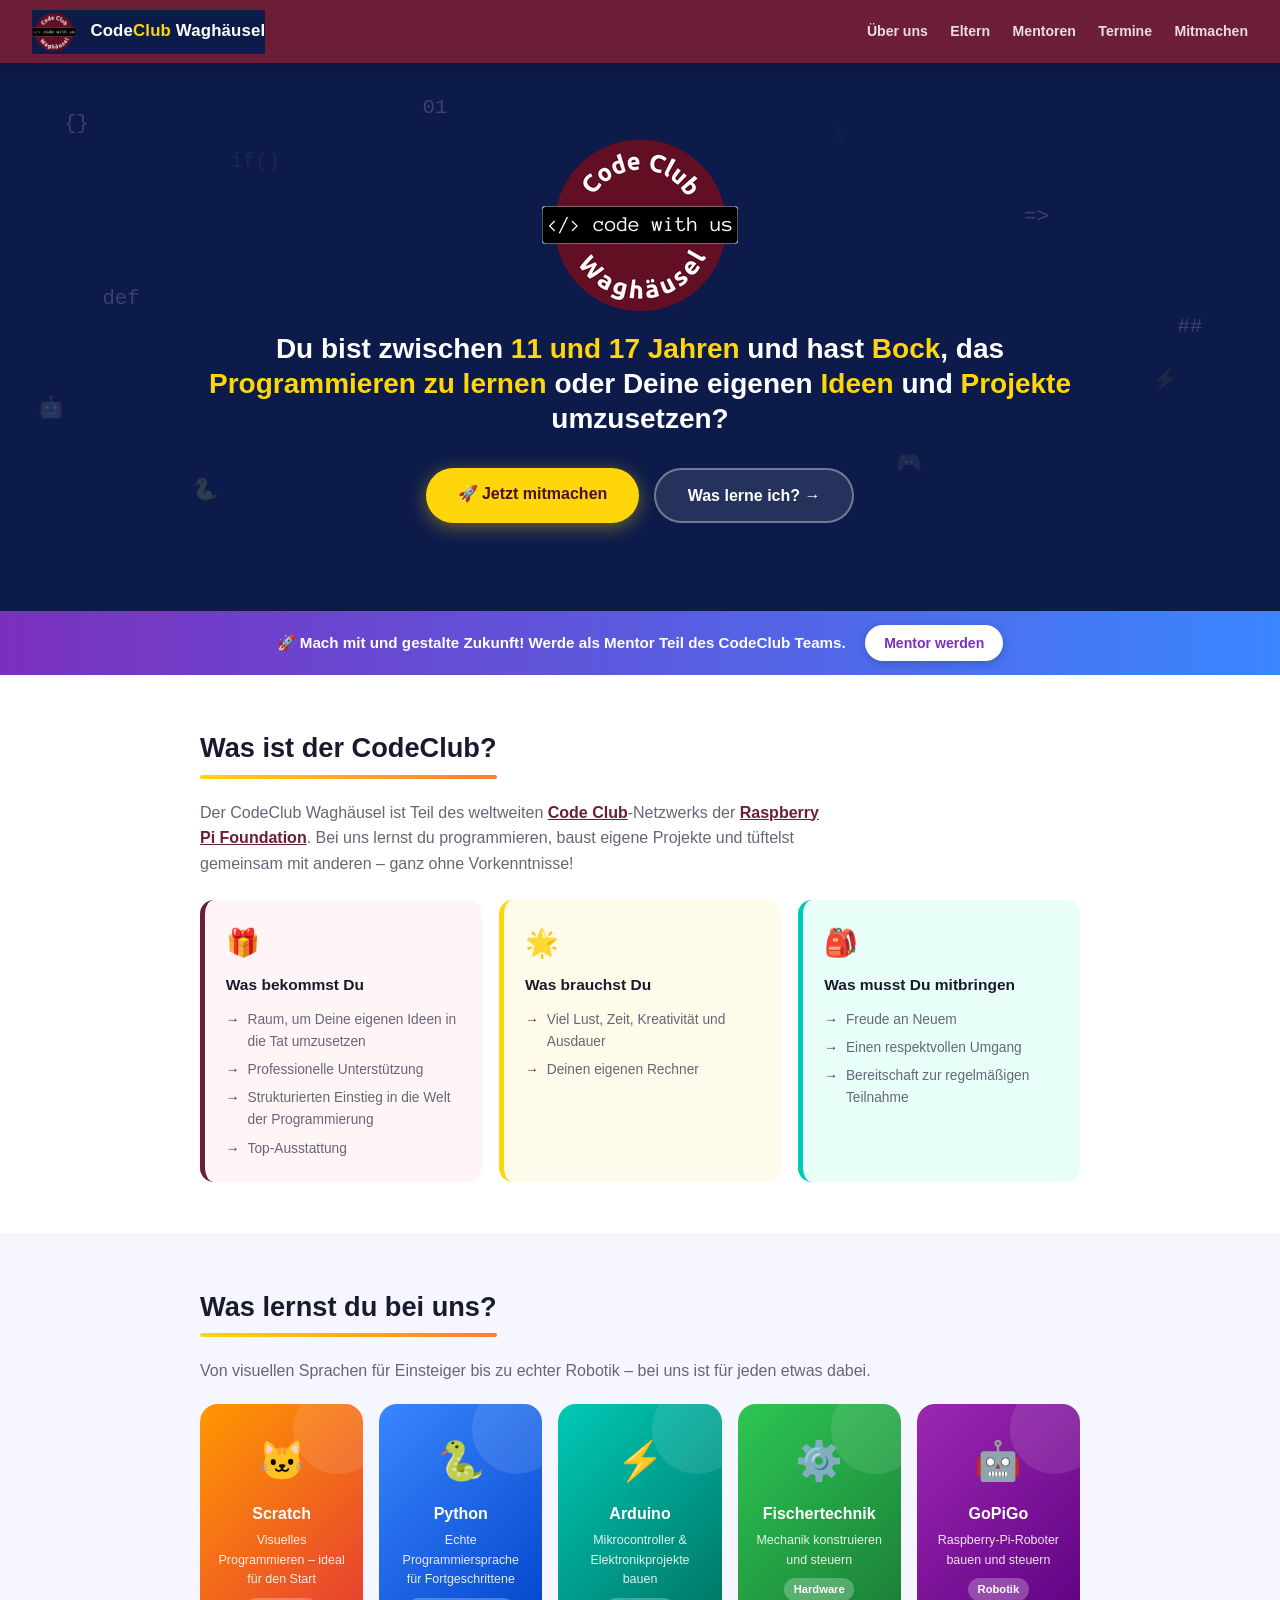
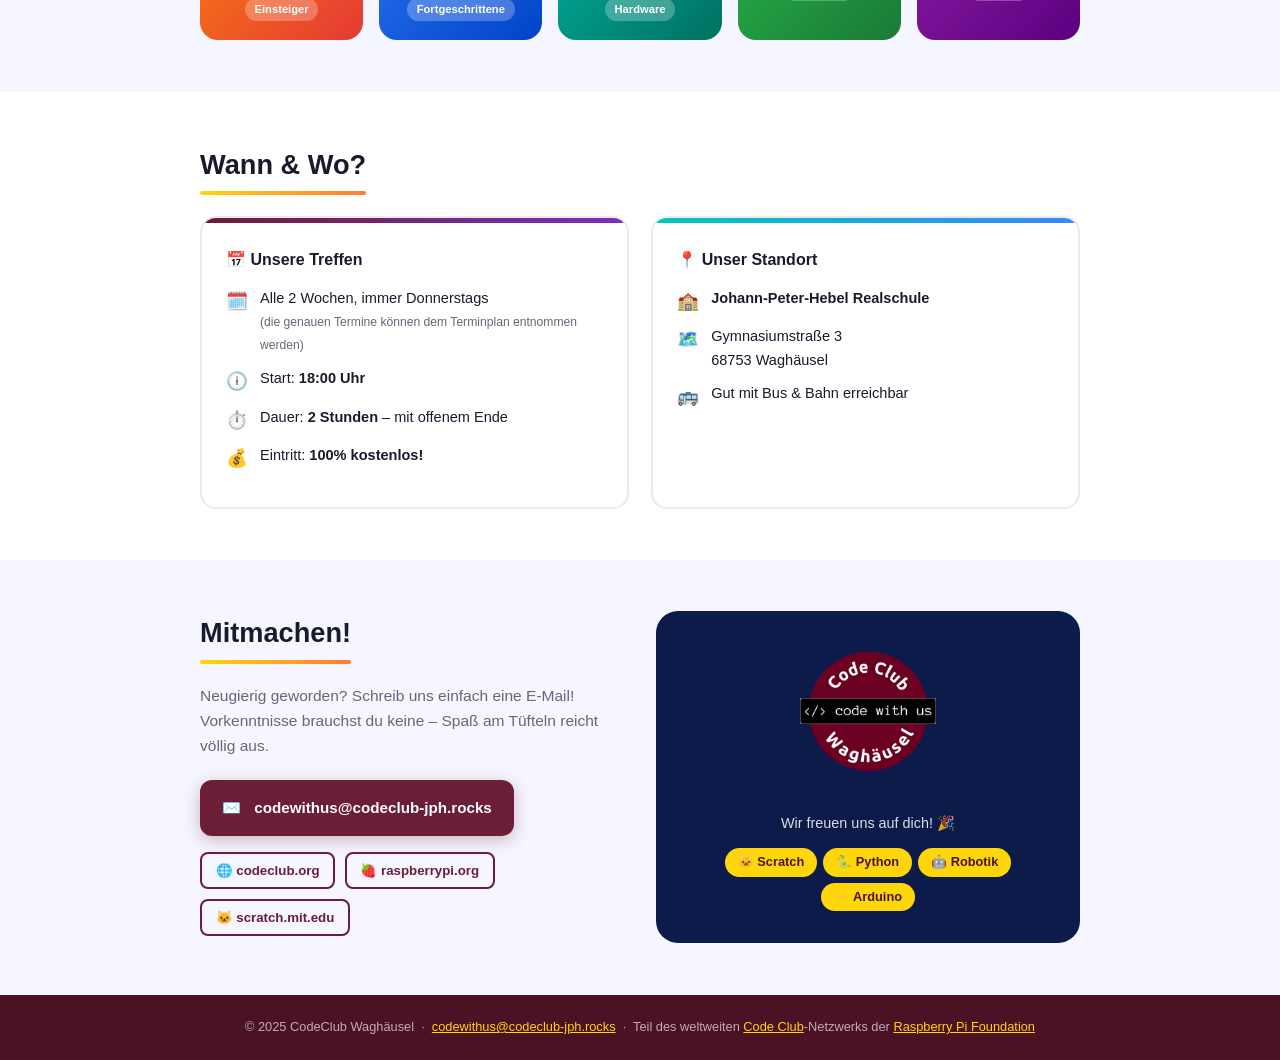
==== index.html @ 0074398d "Erste Version der Landing Page" ====
<!DOCTYPE html>
<html lang="de">

<head>
  <meta charset="UTF-8">
  <meta name="viewport" content="width=device-width, initial-scale=1.0">
  <title>CodeClub Waghaeusel – code with us!</title>
  <link rel="stylesheet" href="style.css">
</head>

<body>

  <!-- NAV -->
  <nav>
    <div class="nav-l">
      <img src="images/Logo_196x196.webp" alt="CodeClub Waghäusel Logo" class="nav-logo"
        style="width:44px;height:44px;object-fit:contain;">
      <span class="nav-title">Code<em>Club</em> Waghäusel</span>
    </div>
    <div class="nav-links">
      <a href="#ueber">Über uns</a>
      <a href="#eltern">Eltern</a>
      <a href="#mentoren">Mentoren</a>
      <a href="#termin">Termine</a>
      <a href="mailto:codewithus@codeclub-jph.rocks">Mitmachen</a>
    </div>
  </nav>

  <!-- HERO -->
  <div class="hero">
    <div class="floats" aria-hidden="true">
      <span class="f">{}</span><span class="f">if()</span><span class="f">01</span><span class="f">&lt;/&gt;</span>
      <span class="f">λ</span><span class="f">=&gt;</span><span class="f">🤖</span><span class="f">⚡</span>
      <span class="f">🐍</span><span class="f">🎮</span><span class="f">def</span><span class="f">##</span>
    </div>
    <div class="hero-inner">
      <img src="images/Logo_196x196.webp" alt="CodeClub Waghäusel Logo" class="hero-logo" style="object-fit:contain;">

      <h1>Du bist zwischen <mark>11 und 17 Jahren</mark> und hast <mark>Bock</mark>, das <mark>Programmieren zu
          lernen</mark> oder Deine eigenen <mark>Ideen</mark> und <mark>Projekte</mark> umzusetzen?</h1>
      <div class="hero-btns">
        <a href="#mitmachen" class="btn-y">🚀 Jetzt mitmachen</a>
        <a href="#themen" class="btn-ghost">Was lerne ich? →</a>
      </div>
    </div>
  </div>



  <!-- MENTOR BANNER -->
  <div class="mentor-banner">
    <span>🚀 Mach mit und gestalte Zukunft! Werde als Mentor Teil des CodeClub Teams.</span>
    <a href="mailto:werde-mentor@codeclub-jph.rocks" class="mentor-btn">Mentor werden</a>
  </div>

  <!-- ABOUT -->
  <section class="sec about" id="ueber">
    <div class="sec-in">
      <h2 class="stitle">Was ist der CodeClub?</h2>
      <p class="about-lead">
        Der CodeClub Waghäusel ist Teil des weltweiten <a href="https://codeclub.org" target="_blank">Code
          Club</a>-Netzwerks der <a href="https://www.raspberrypi.org" target="_blank">Raspberry Pi Foundation</a>. Bei
        uns lernst du programmieren, baust eigene Projekte und tüftelst gemeinsam mit anderen – ganz ohne Vorkenntnisse!
      </p>
      <div class="a-grid">
        <div class="a-card">
          <div class="a-icon">🎁</div>
          <h3>Was bekommst Du</h3>
          <ul>
            <li>Raum, um Deine eigenen Ideen in die Tat umzusetzen</li>
            <li>Professionelle Unterstützung</li>
            <li>Strukturierten Einstieg in die Welt der Programmierung</li>
            <li>Top-Ausstattung</li>
          </ul>
        </div>
        <div class="a-card">
          <div class="a-icon">🌟</div>
          <h3>Was brauchst Du</h3>
          <ul>
            <li>Viel Lust, Zeit, Kreativität und Ausdauer</li>
            <li>Deinen eigenen Rechner</li>
          </ul>
        </div>
        <div class="a-card">
          <div class="a-icon">🎒</div>
          <h3>Was musst Du mitbringen</h3>
          <ul>
            <li>Freude an Neuem</li>
            <li>Einen respektvollen Umgang</li>
            <li>Bereitschaft zur regelmäßigen Teilnahme</li>
          </ul>
        </div>
      </div>
    </div>
  </section>

  <!-- TOPICS -->
  <section class="sec topics" id="themen">
    <div class="sec-in">
      <h2 class="stitle">Was lernst du bei uns?</h2>
      <p class="t-sub">Von visuellen Sprachen für Einsteiger bis zu echter Robotik – bei uns ist für jeden etwas dabei.
      </p>
      <div class="t-grid">
        <div class="t-card tc1">
          <span class="t-icon">🐱</span>
          <h3>Scratch</h3>
          <p>Visuelles Programmieren – ideal für den Start</p>
          <span class="t-badge">Einsteiger</span>
        </div>
        <div class="t-card tc2">
          <span class="t-icon">🐍</span>
          <h3>Python</h3>
          <p>Echte Programmiersprache für Fortgeschrittene</p>
          <span class="t-badge">Fortgeschrittene</span>
        </div>
        <div class="t-card tc3">
          <span class="t-icon">⚡</span>
          <h3>Arduino</h3>
          <p>Mikrocontroller &amp; Elektronikprojekte bauen</p>
          <span class="t-badge">Hardware</span>
        </div>
        <div class="t-card tc4">
          <span class="t-icon">⚙️</span>
          <h3>Fischertechnik</h3>
          <p>Mechanik konstruieren und steuern</p>
          <span class="t-badge">Hardware</span>
        </div>
        <div class="t-card tc5">
          <span class="t-icon">🤖</span>
          <h3>GoPiGo</h3>
          <p>Raspberry-Pi-Roboter bauen und steuern</p>
          <span class="t-badge">Robotik</span>
        </div>
      </div>
    </div>
  </section>

  <!-- WHEN & WHERE -->
  <section class="sec when" id="termin">
    <div class="sec-in">
      <h2 class="stitle">Wann &amp; Wo?</h2>
      <div class="w-grid">
        <div class="w-card">
          <h3>📅 Unsere Treffen</h3>
          <div class="w-row"><span class="wi">🗓️</span><span>Alle 2 Wochen, immer Donnerstags<br><small
                style="color:var(--muted)">(die genauen Termine können dem Terminplan entnommen werden)</small></span>
          </div>
          <div class="w-row"><span class="wi">🕕</span><span>Start: <strong>18:00 Uhr</strong></span></div>
          <div class="w-row"><span class="wi">⏱️</span><span>Dauer: <strong>2 Stunden</strong> – mit offenem Ende</span>
          </div>
          <div class="w-row"><span class="wi">💰</span><span>Eintritt: <strong>100% kostenlos!</strong></span></div>
        </div>
        <div class="w-card">
          <h3>📍 Unser Standort</h3>
          <div class="w-row"><span class="wi">🏫</span><span><strong>Johann-Peter-Hebel Realschule</strong></span></div>
          <div class="w-row"><span class="wi">🗺️</span><span>Gymnasiumstraße 3<br>68753 Waghäusel</span></div>
          <div class="w-row"><span class="wi">🚌</span><span>Gut mit Bus &amp; Bahn erreichbar</span></div>
        </div>
      </div>

    </div>
  </section>

  <!-- CONTACT -->
  <section class="sec contact" id="mitmachen">
    <div class="sec-in">
      <div class="c-grid">
        <div>
          <h2 class="stitle">Mitmachen!</h2>
          <p class="c-lead">Neugierig geworden? Schreib uns einfach eine E-Mail! Vorkenntnisse brauchst du keine – Spaß
            am Tüfteln reicht völlig aus.</p>
          <a class="email-btn" href="mailto:codewithus@codeclub-jph.rocks">
            <span>✉️</span><span>codewithus@codeclub-jph.rocks</span>
          </a>
          <div class="xlinks">
            <a class="xl" href="https://codeclub.org" target="_blank">🌐 codeclub.org</a>
            <a class="xl" href="https://www.raspberrypi.org" target="_blank">🍓 raspberrypi.org</a>
            <a class="xl" href="https://scratch.mit.edu" target="_blank">🐱 scratch.mit.edu</a>
          </div>
        </div>
        <div class="c-visual">
          <img src="images/logo_196x196.png" alt="CodeClub Waghäusel Logo" class="c-logo" style="object-fit:contain;">
          <p>Wir freuen uns auf dich! 🎉</p>
          <div class="cv-tags">
            <span class="cv-tag yt">🐱 Scratch</span>
            <span class="cv-tag yt">🐍 Python</span>
            <span class="cv-tag yt">🤖 Robotik</span>
            <span class="cv-tag yt">⚡ Arduino</span>
          </div>
        </div>
      </div>
    </div>
  </section>

  <!-- FOOTER -->
  <footer>
    <p>© 2025 CodeClub Waghäusel &nbsp;·&nbsp;
      <a href="mailto:codewithus@codeclub-jph.rocks">codewithus@codeclub-jph.rocks</a> &nbsp;·&nbsp;
      Teil des weltweiten <a href="https://codeclub.org" target="_blank">Code Club</a>-Netzwerks der
      <a href="https://www.raspberrypi.org" target="_blank">Raspberry Pi Foundation</a>
    </p>
  </footer>

</body>

</html>
---- style.css ----
*,
    *::before,
    *::after {
        box-sizing: border-box;
        margin: 0;
        padding: 0;
    }

    :root {
        --maroon: #6B1E35;
        --maroon-dk: #4a1224;
        --yellow: #FFD60A;
        --cyan: #00C9B7;
        --orange: #FF7B35;
        --purple: #7B2FBE;
        --blue: #3A86FF;
        --green: #2DC653;
        --bg: #F5F6FF;
        --text: #1a1a2e;
        --muted: #667;
        --white: #fff;
        --darkblue: #0d1b4a;
    }

    body {
        font-family: 'Segoe UI', Arial, sans-serif;
        color: var(--text);
        background: var(--bg);
        line-height: 1.6;
    }

    a {
        color: var(--maroon);
    }

    nav {
        background: var(--maroon);
        padding: .6rem 2rem;
        display: flex;
        align-items: center;
        justify-content: space-between;
        position: sticky;
        top: 0;
        z-index: 100;
        box-shadow: 0 3px 16px rgba(0, 0, 0, .3);
    }

    .nav-l {
        background: var(--darkblue);
        display: flex;
        align-items: center;
        gap: .9rem;
    }

    .nav-logo {
        width: 44px;
        height: 44px;
        flex-shrink: 0;
    }

    .nav-title {
        color: white;
        font-size: 1.05rem;
        font-weight: 900;
        letter-spacing: .01em;
    }

    .nav-title em {
        color: var(--yellow);
        font-style: normal;
    }

    .nav-links {
        display: flex;
        gap: 1.4rem;
    }

    .nav-links a {
        color: rgba(255, 255, 255, .85);
        font-size: .88rem;
        font-weight: 700;
        text-decoration: none;
        transition: color .2s;
    }

    .nav-links a:hover {
        color: var(--yellow);
    }

    /* ── HERO ── */
    .hero {
        background: #0d1b4a;
        /*background: linear-gradient(135deg, #3d0a1f 0%, #2d0a4e 55%, #0d1b4a 100%);*/
        padding: 4rem 2rem 5.5rem;
        position: relative;
        overflow: hidden;
        text-align: center;
    }

    .floats {
        position: absolute;
        inset: 0;
        pointer-events: none;
        overflow: hidden;
    }

    .f {
        position: absolute;
        color: rgba(255, 255, 255, .18);
        font-family: monospace;
        font-size: 1.3rem;
        animation: bob 5s ease-in-out infinite;
    }

    .f:nth-child(1) {
        top: 8%;
        left: 5%
    }

    .f:nth-child(2) {
        top: 15%;
        left: 18%;
        color: rgba(255, 214, 10, .07);
        animation-delay: 1s
    }

    .f:nth-child(3) {
        top: 5%;
        left: 33%;
        animation-delay: 2s
    }

    .f:nth-child(4) {
        top: 20%;
        left: 50%;
        animation-delay: .5s
    }

    .f:nth-child(5) {
        top: 10%;
        left: 65%;
        color: rgba(0, 201, 183, .07);
        animation-delay: 1.5s
    }

    .f:nth-child(6) {
        top: 25%;
        left: 80%;
        animation-delay: 3s
    }

    .f:nth-child(7) {
        top: 60%;
        left: 3%;
        animation-delay: 2.5s
    }

    .f:nth-child(8) {
        top: 55%;
        left: 90%;
        animation-delay: 1s;
        color: rgba(255, 123, 53, .07)
    }

    .f:nth-child(9) {
        top: 75%;
        left: 15%;
        animation-delay: .8s
    }

    .f:nth-child(10) {
        top: 70%;
        left: 70%;
        animation-delay: 2s
    }

    .f:nth-child(11) {
        top: 40%;
        left: 8%;
        animation-delay: 1.8s
    }

    .f:nth-child(12) {
        top: 45%;
        left: 92%;
        animation-delay: .3s
    }

    @keyframes bob {

        0%,
        100% {
            transform: translateY(0)
        }

        50% {
            transform: translateY(-10px)
        }
    }

    .hero-inner {
        position: relative;
        z-index: 2;
        max-width: 900px;
        margin: 0 auto;
    }

    .hero-logo {
        width: 196px;
        height: 196px;
        /*margin: 0 auto 1.8rem;
        filter: drop-shadow(0 6px 20px rgba(0, 0, 0, .5));*/
    }

    .hero h1 {
        font-size: 1.75rem;
        font-weight: 900;
        color: white;
        line-height: 1.25;
        margin-bottom: 2rem;
    }

    .hero h1 mark {
        color: var(--yellow);
        background: none;
    }

    .hero p {
        font-size: 1.1rem;
        color: rgba(255, 255, 255, .82);
        margin-bottom: 2rem;
        max-width: 540px;
        margin-inline: auto;
    }

    .hero-btns {
        display: flex;
        gap: .9rem;
        justify-content: center;
        flex-wrap: wrap;
    }

    .btn-y {
        background: var(--yellow);
        color: var(--maroon-dk);
        font-weight: 900;
        padding: .8rem 2rem;
        border-radius: 50px;
        font-size: 1rem;
        text-decoration: none;
        box-shadow: 0 4px 18px rgba(255, 214, 10, .4);
        transition: transform .15s, box-shadow .15s;
    }

    .btn-y:hover {
        transform: translateY(-2px);
        box-shadow: 0 6px 26px rgba(255, 214, 10, .55);
    }

    .btn-ghost {
        background: rgba(255, 255, 255, .1);
        color: white;
        font-weight: 700;
        padding: .8rem 2rem;
        border-radius: 50px;
        font-size: 1rem;
        text-decoration: none;
        border: 2px solid rgba(255, 255, 255, .35);
        transition: background .2s;
    }

    .btn-ghost:hover {
        background: rgba(255, 255, 255, .2);
    }

    /* ── WAVE ── */
    .wave {
        line-height: 0;
        margin-top: -1px;
    }

    .wave svg {
        display: block;
        width: 100%;
    }

    /* ── STATS ── */
    .stats {
        background: white;
        display: flex;
        justify-content: center;
        gap: 2.5rem;
        flex-wrap: wrap;
        padding: 1.1rem 2rem;
        box-shadow: 0 2px 12px rgba(0, 0, 0, .06);
        border-bottom: 3px solid var(--bg);
    }

    .stat {
        text-align: center;
    }

    .stat-n {
        font-size: 1.6rem;
        font-weight: 900;
        color: var(--maroon);
        display: block;
    }

    .stat-l {
        font-size: .75rem;
        color: var(--muted);
        font-weight: 700;
        text-transform: uppercase;
        letter-spacing: .06em;
    }

    /* ── SECTIONS ── */
    .sec {
        padding: 3.2rem 2rem;
    }

    .sec-in {
        max-width: 880px;
        margin: 0 auto;
    }

    h2.stitle {
        font-size: 1.7rem;
        font-weight: 900;
        display: inline-block;
        margin-bottom: 1.3rem;
        position: relative;
    }

    h2.stitle::after {
        content: '';
        display: block;
        height: 4px;
        border-radius: 2px;
        margin-top: 5px;
        background: linear-gradient(90deg, var(--yellow), var(--orange));
    }

    /* ── MENTOR BANNER ── */
    .mentor-banner {
        background: linear-gradient(90deg, var(--purple), var(--blue));
        color: white;
        padding: .85rem 2rem;
        display: flex;
        align-items: center;
        justify-content: center;
        gap: 1.2rem;
        flex-wrap: wrap;
        text-align: center;
        font-size: .95rem;
        font-weight: 600;
    }

    .mentor-btn {
        background: white;
        color: var(--purple);
        font-weight: 800;
        font-size: .88rem;
        padding: .45rem 1.2rem;
        border-radius: 50px;
        text-decoration: none;
        white-space: nowrap;
        transition: background .2s, transform .15s;
        box-shadow: 0 2px 8px rgba(0, 0, 0, .2);
    }

    .mentor-btn:hover {
        background: var(--yellow);
        color: var(--maroon-dk);
        transform: translateY(-1px);
        text-decoration: none;
    }

    /* ── ABOUT ── */
    .about {
        background: white;
    }

    .about-lead {
        color: var(--muted);
        margin-bottom: 1.5rem;
        max-width: 620px;
    }

    .about-lead a {
        color: var(--maroon);
        font-weight: 700;
    }

    .a-grid {
        display: grid;
        grid-template-columns: 1fr 1fr 1fr;
        gap: 1.1rem;
    }

    .a-card {
        border-radius: 14px;
        padding: 1.3rem 1.3rem 1.2rem;
        border-left: 5px solid transparent;
    }

    .a-card:nth-child(1) {
        background: #fff5f7;
        border-color: var(--maroon)
    }

    .a-card:nth-child(2) {
        background: #fffbea;
        border-color: var(--yellow)
    }

    .a-card:nth-child(3) {
        background: #e8fff9;
        border-color: var(--cyan)
    }

    .a-icon {
        font-size: 1.7rem;
        margin-bottom: .5rem;
    }

    .a-card h3 {
        font-size: .97rem;
        font-weight: 800;
        margin-bottom: .5rem;
    }

    .a-card ul {
        list-style: none;
        padding: 0;
        margin: 0;
    }

    .a-card ul li {
        font-size: .86rem;
        color: var(--muted);
        padding: .2rem 0;
        display: flex;
        gap: .5rem;
    }

    .a-card ul li::before {
        content: "→";
        color: var(--maroon);
        font-weight: 700;
        flex-shrink: 0;
    }

    /* ── TOPICS ── */
    .topics {
        background: var(--bg);
    }

    .t-sub {
        color: var(--muted);
        margin-bottom: 1.3rem;
    }

    .t-grid {
        display: grid;
        grid-template-columns: repeat(auto-fit, minmax(155px, 1fr));
        gap: 1rem;
    }

    .t-card {
        border-radius: 18px;
        padding: 1.6rem 1rem 1.2rem;
        text-align: center;
        color: white;
        position: relative;
        overflow: hidden;
        transition: transform .2s, box-shadow .2s;
        cursor: default;
    }

    .t-card::before {
        content: '';
        position: absolute;
        width: 90px;
        height: 90px;
        border-radius: 50%;
        background: rgba(255, 255, 255, .1);
        top: -20px;
        right: -20px;
    }

    .t-card:hover {
        transform: translateY(-5px);
        box-shadow: 0 10px 28px rgba(0, 0, 0, .22);
    }

    .tc1 {
        background: linear-gradient(135deg, #FF9800, #e53935)
    }

    .tc2 {
        background: linear-gradient(135deg, #3A86FF, #0043c8)
    }

    .tc3 {
        background: linear-gradient(135deg, #00C9B7, #007060)
    }

    .tc4 {
        background: linear-gradient(135deg, #2DC653, #1a7a35)
    }

    .tc5 {
        background: linear-gradient(135deg, #9C27B0, #5c0080)
    }

    .t-icon {
        font-size: 2.4rem;
        margin-bottom: .6rem;
        display: block;
    }

    .t-card h3 {
        font-size: 1rem;
        font-weight: 800;
        margin-bottom: .25rem;
    }

    .t-card p {
        font-size: .78rem;
        opacity: .88;
    }

    .t-badge {
        display: inline-block;
        background: rgba(255, 255, 255, .25);
        border-radius: 20px;
        padding: .15rem .6rem;
        font-size: .7rem;
        font-weight: 700;
        margin-top: .5rem;
    }

    /* ── CALENDAR ── */
    .cal-box {
        margin-top: 1.4rem;
        border: 2px solid #ebebeb;
        border-radius: 16px;
        overflow: hidden;
    }

    .cal-head {
        background: linear-gradient(90deg, var(--maroon), var(--purple));
        color: white;
        padding: .8rem 1.2rem;
        display: flex;
        align-items: center;
        gap: .6rem;
        font-weight: 800;
        font-size: .95rem;
    }

    .cal-dates {
        display: flex;
        flex-wrap: wrap;
        gap: .7rem;
        padding: 1.1rem 1.2rem;
        background: white;
    }

    .cal-date {
        background: var(--bg);
        border-radius: 10px;
        padding: .55rem .9rem;
        text-align: center;
        min-width: 80px;
        border: 1.5px solid #e0e0e0;
    }

    .cal-date.next {
        border-color: var(--maroon);
        background: #fff5f7;
    }

    .cal-date .cd-day {
        font-size: .72rem;
        color: var(--muted);
        font-weight: 700;
        text-transform: uppercase;
    }

    .cal-date .cd-num {
        font-size: 1.3rem;
        font-weight: 900;
        color: var(--text);
        line-height: 1.1;
    }

    .cal-date.next .cd-num {
        color: var(--maroon);
    }

    .cal-date .cd-mon {
        font-size: .75rem;
        color: var(--muted);
        font-weight: 600;
    }

    .cal-next-label {
        font-size: .68rem;
        color: var(--maroon);
        font-weight: 800;
        text-transform: uppercase;
        margin-top: .15rem;
    }


    .when {
        background: white;
    }

    .w-grid {
        display: grid;
        grid-template-columns: 1fr 1fr;
        gap: 1.4rem;
    }

    .w-card {
        border-radius: 16px;
        border: 2px solid #ebebeb;
        padding: 1.5rem;
        position: relative;
        overflow: hidden;
    }

    .w-card::before {
        content: '';
        position: absolute;
        top: 0;
        left: 0;
        right: 0;
        height: 5px;
    }

    .w-card:first-child::before {
        background: linear-gradient(90deg, var(--maroon), var(--purple));
    }

    .w-card:last-child::before {
        background: linear-gradient(90deg, var(--cyan), var(--blue));
    }

    .w-card h3 {
        font-size: 1rem;
        font-weight: 800;
        margin: .3rem 0 .9rem;
    }

    .w-row {
        display: flex;
        gap: .75rem;
        align-items: flex-start;
        margin-bottom: .65rem;
        font-size: .91rem;
    }

    .w-row .wi {
        font-size: 1.1rem;
        flex-shrink: 0;
    }

    .cta-box {
        margin-top: 1.4rem;
        border-radius: 14px;
        padding: 1.3rem 1.5rem;
        background: linear-gradient(135deg, var(--maroon-dk), #2d0a4e);
        color: white;
        display: flex;
        gap: 1rem;
        align-items: center;
    }

    .cta-box .ci {
        font-size: 2rem;
        flex-shrink: 0;
    }

    .cta-box h3 {
        font-size: 1rem;
        font-weight: 800;
        margin-bottom: .2rem;
    }

    .cta-box p {
        font-size: .86rem;
        opacity: .88;
    }

    /* ── CONTACT ── */
    .contact {
        background: var(--bg);
    }

    .c-grid {
        display: grid;
        grid-template-columns: 1fr 1fr;
        gap: 2rem;
        align-items: start;
    }

    .c-lead {
        color: var(--muted);
        margin-bottom: 1.3rem;
        font-size: .97rem;
    }

    .email-btn {
        display: inline-flex;
        align-items: center;
        gap: .8rem;
        background: var(--maroon);
        color: white;
        border-radius: 12px;
        padding: 1rem 1.4rem;
        font-size: .95rem;
        font-weight: 700;
        text-decoration: none;
        transition: background .2s, transform .15s;
        box-shadow: 0 4px 16px rgba(107, 30, 53, .3);
    }

    .email-btn:hover {
        background: var(--maroon-dk);
        transform: translateY(-2px);
        text-decoration: none;
        color: white;
    }

    .xlinks {
        margin-top: 1rem;
        display: flex;
        flex-wrap: wrap;
        gap: .6rem;
    }

    .xl {
        border: 2px solid var(--maroon);
        color: var(--maroon);
        border-radius: 8px;
        padding: .38rem .85rem;
        font-size: .83rem;
        font-weight: 700;
        text-decoration: none;
        transition: all .2s;
    }

    .xl:hover {
        background: var(--maroon);
        color: white;
        text-decoration: none;
    }

    .c-visual {
        background: #0D1B4A;
        border-radius: 22px;
        padding: 2rem 1.5rem;
        text-align: center;
        color: white;
    }

    .c-logo {
        width: 136px;
        height: 136px;
        margin: 0 auto 1rem;
        /*filter: drop-shadow(0 4px 12px rgba(0, 0, 0, .5));*/
    }

    .c-visual p {
        font-size: .9rem;
        opacity: .85;
        margin: .6rem 0 .8rem;
    }

    .cv-tags {
        display: flex;
        flex-wrap: wrap;
        gap: .4rem;
        justify-content: center;
    }

    .cv-tag {
        background: rgba(255, 255, 255, .15);
        color: white;
        border-radius: 20px;
        padding: .25rem .8rem;
        font-size: .8rem;
        font-weight: 700;
    }

    .cv-tag.yt {
        background: var(--yellow);
        color: var(--maroon-dk);
    }

    /* ── FOOTER ── */
    footer {
        background: var(--maroon-dk);
        color: rgba(255, 255, 255, .65);
        text-align: center;
        padding: 1.4rem 2rem;
        font-size: .8rem;
    }

    footer a {
        color: var(--yellow);
    }

    footer a:hover {
        color: white;
    }

    @media(max-width:640px) {
        .nav-links {
            display: none
        }

        .hero h1 {
            font-size: 1.75rem
        }

        .a-grid,
        .w-grid,
        .c-grid {
            grid-template-columns: 1fr
        }

        .stats {
            gap: 1.4rem
        }
    }
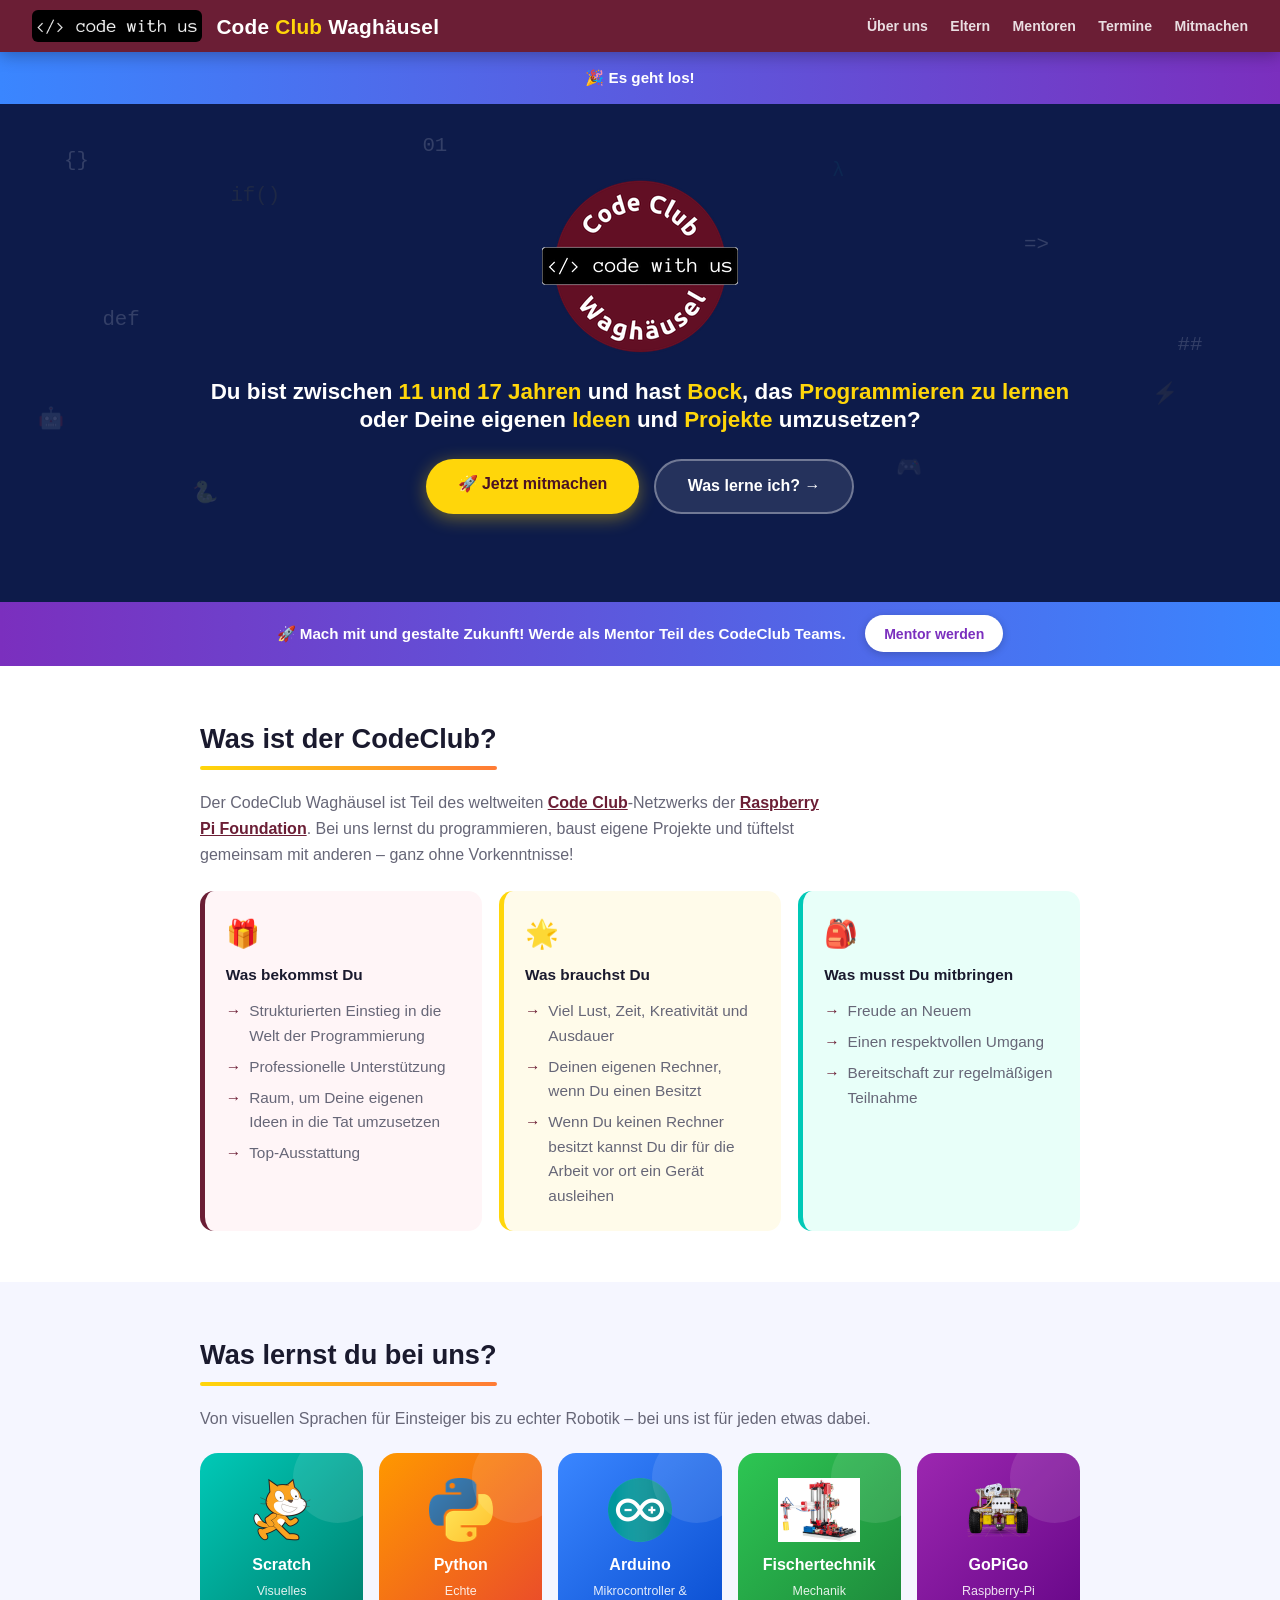
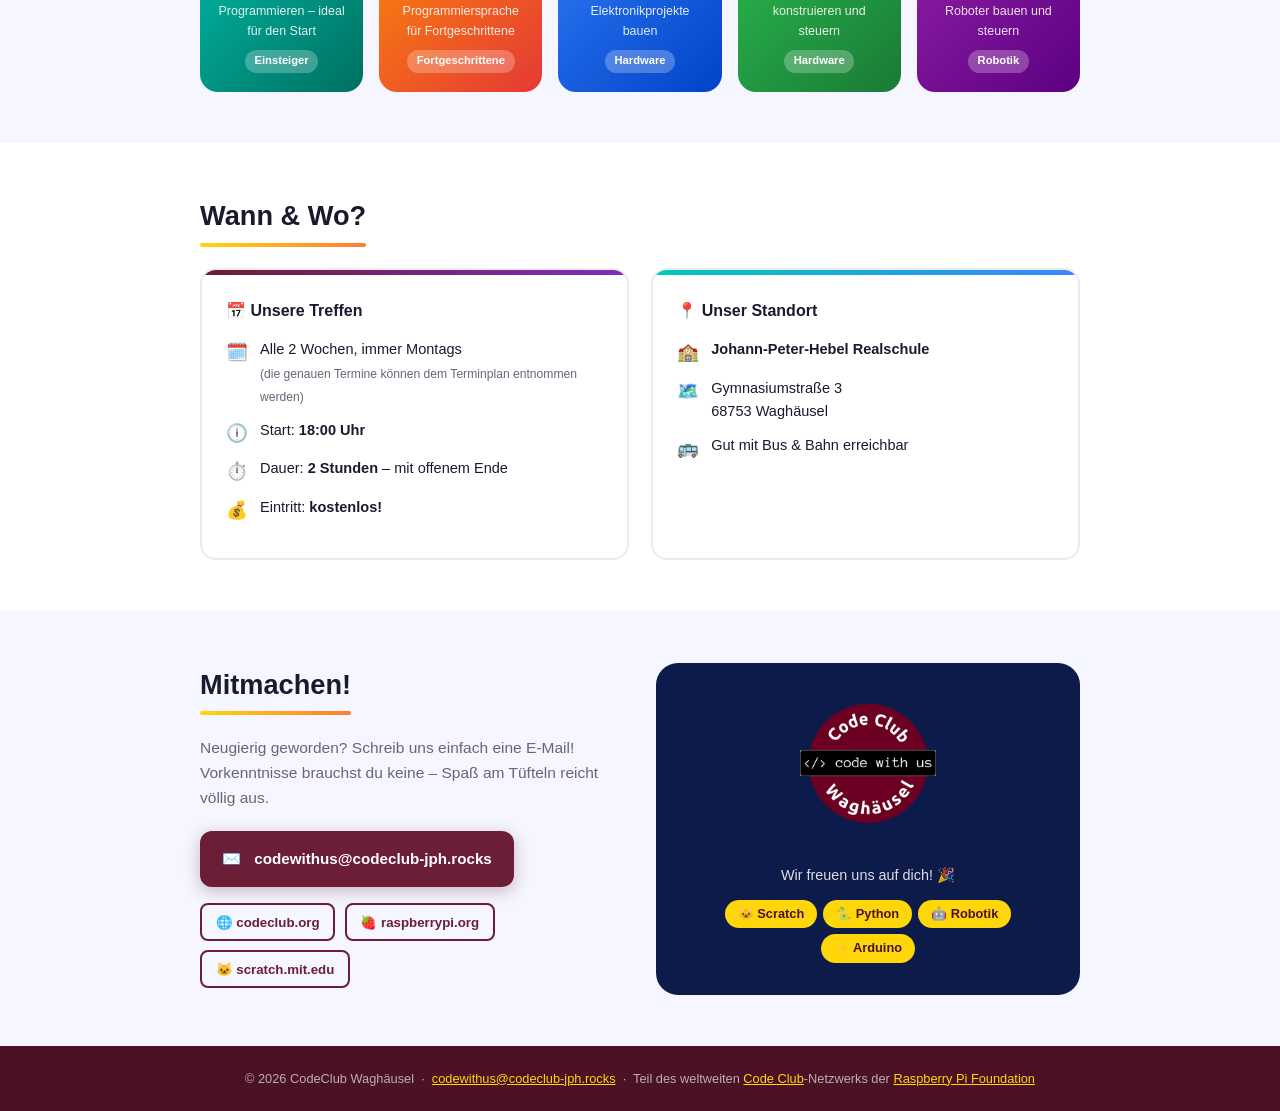
==== commit ab5f4ed5: "Feedback zur Landing Page eingearbeitet und noch ein paar Verbesserungen vorgenommen. Terminkalender" ====
--- a/index.html
+++ b/index.html
@@ -7,24 +7,36 @@
   <title>CodeClub Waghaeusel – code with us!</title>
   <link rel="stylesheet" href="style.css">
 </head>
+<script src="scripts/countdown.js"></script>
 
 <body>
 
   <!-- NAV -->
   <nav>
     <div class="nav-l">
-      <img src="images/Logo_196x196.webp" alt="CodeClub Waghäusel Logo" class="nav-logo"
-        style="width:44px;height:44px;object-fit:contain;">
-      <span class="nav-title">Code<em>Club</em> Waghäusel</span>
+      <img src="images/codewithus.webp" alt="Code Club Waghäusel Logo" class="nav-logo">
+      <span class="nav-title">Code <em>Club</em> Waghäusel</span>
     </div>
     <div class="nav-links">
       <a href="#ueber">Über uns</a>
       <a href="#eltern">Eltern</a>
       <a href="#mentoren">Mentoren</a>
-      <a href="#termin">Termine</a>
+      <a href="medien/Code_Club_Ferienkalender.pdf">Termine</a>
       <a href="mailto:codewithus@codeclub-jph.rocks">Mitmachen</a>
     </div>
   </nav>
+
+  <!-- COUNTDOWN -->
+  <div class="countdown-banner">
+    <span>🗓️ Der Code Club Waghäusel befindet sich aktuell im Aufbau und startet in:</span>
+    <div class="countdown-timer">
+      <div class="countdown-unit"><span id="cd-days">--</span><small>Tage</small></div>
+      <div class="countdown-sep">:</div>
+      <div class="countdown-unit"><span id="cd-hours">--</span><small>Std</small></div>
+      <div class="countdown-sep">:</div>
+      <div class="countdown-unit"><span id="cd-mins">--</span><small>Min</small></div>
+    </div>
+  </div>
 
   <!-- HERO -->
   <div class="hero">
@@ -34,7 +46,7 @@
       <span class="f">🐍</span><span class="f">🎮</span><span class="f">def</span><span class="f">##</span>
     </div>
     <div class="hero-inner">
-      <img src="images/Logo_196x196.webp" alt="CodeClub Waghäusel Logo" class="hero-logo" style="object-fit:contain;">
+      <img src="images/Logo_196x196.webp" alt="Code Club Waghäusel Logo" class="hero-logo" style="object-fit:contain;">
 
       <h1>Du bist zwischen <mark>11 und 17 Jahren</mark> und hast <mark>Bock</mark>, das <mark>Programmieren zu
           lernen</mark> oder Deine eigenen <mark>Ideen</mark> und <mark>Projekte</mark> umzusetzen?</h1>
@@ -44,8 +56,6 @@
       </div>
     </div>
   </div>
-
-
 
   <!-- MENTOR BANNER -->
   <div class="mentor-banner">
@@ -67,9 +77,9 @@
           <div class="a-icon">🎁</div>
           <h3>Was bekommst Du</h3>
           <ul>
+            <li>Strukturierten Einstieg in die Welt der Programmierung</li>
+            <li>Professionelle Unterstützung</li>
             <li>Raum, um Deine eigenen Ideen in die Tat umzusetzen</li>
-            <li>Professionelle Unterstützung</li>
-            <li>Strukturierten Einstieg in die Welt der Programmierung</li>
             <li>Top-Ausstattung</li>
           </ul>
         </div>
@@ -78,7 +88,8 @@
           <h3>Was brauchst Du</h3>
           <ul>
             <li>Viel Lust, Zeit, Kreativität und Ausdauer</li>
-            <li>Deinen eigenen Rechner</li>
+            <li>Deinen eigenen Rechner, wenn Du einen Besitzt</li>
+            <li>Wenn Du keinen Rechner besitzt kannst Du dir für die Arbeit vor ort ein Gerät ausleihen</li>
           </ul>
         </div>
         <div class="a-card">
@@ -102,33 +113,33 @@
       </p>
       <div class="t-grid">
         <div class="t-card tc1">
-          <span class="t-icon">🐱</span>
+          <img src="images/scratch-logo.png" alt="Scratch" class="t-icon">
           <h3>Scratch</h3>
           <p>Visuelles Programmieren – ideal für den Start</p>
           <span class="t-badge">Einsteiger</span>
         </div>
         <div class="t-card tc2">
-          <span class="t-icon">🐍</span>
+          <img src="images/python-logo.png" alt="Python" class="t-icon">
           <h3>Python</h3>
           <p>Echte Programmiersprache für Fortgeschrittene</p>
           <span class="t-badge">Fortgeschrittene</span>
         </div>
         <div class="t-card tc3">
-          <span class="t-icon">⚡</span>
+          <img src="images/arduino-logo.png" alt="Arduino" class="t-icon">
           <h3>Arduino</h3>
           <p>Mikrocontroller &amp; Elektronikprojekte bauen</p>
           <span class="t-badge">Hardware</span>
         </div>
         <div class="t-card tc4">
-          <span class="t-icon">⚙️</span>
+          <img src="images/fischertechnik-sauggreifer.jpg" alt="Fischertechnik" class="t-icon">
           <h3>Fischertechnik</h3>
-          <p>Mechanik konstruieren und steuern</p>
+          <p>Mechanik <br> konstruieren und steuern</p>
           <span class="t-badge">Hardware</span>
         </div>
         <div class="t-card tc5">
-          <span class="t-icon">🤖</span>
+          <img src="images/GoPiGo.png" alt="GoPiGo" class="t-icon">
           <h3>GoPiGo</h3>
-          <p>Raspberry-Pi-Roboter bauen und steuern</p>
+          <p>Raspberry-Pi <br>Roboter bauen und steuern</p>
           <span class="t-badge">Robotik</span>
         </div>
       </div>
@@ -142,13 +153,13 @@
       <div class="w-grid">
         <div class="w-card">
           <h3>📅 Unsere Treffen</h3>
-          <div class="w-row"><span class="wi">🗓️</span><span>Alle 2 Wochen, immer Donnerstags<br><small
+          <div class="w-row"><span class="wi">🗓️</span><span>Alle 2 Wochen, immer Montags<br><small
                 style="color:var(--muted)">(die genauen Termine können dem Terminplan entnommen werden)</small></span>
           </div>
           <div class="w-row"><span class="wi">🕕</span><span>Start: <strong>18:00 Uhr</strong></span></div>
           <div class="w-row"><span class="wi">⏱️</span><span>Dauer: <strong>2 Stunden</strong> – mit offenem Ende</span>
           </div>
-          <div class="w-row"><span class="wi">💰</span><span>Eintritt: <strong>100% kostenlos!</strong></span></div>
+          <div class="w-row"><span class="wi">💰</span><span>Eintritt: <strong>kostenlos!</strong></span></div>
         </div>
         <div class="w-card">
           <h3>📍 Unser Standort</h3>
@@ -194,7 +205,7 @@
 
   <!-- FOOTER -->
   <footer>
-    <p>© 2025 CodeClub Waghäusel &nbsp;·&nbsp;
+    <p>© 2026 CodeClub Waghäusel &nbsp;·&nbsp;
       <a href="mailto:codewithus@codeclub-jph.rocks">codewithus@codeclub-jph.rocks</a> &nbsp;·&nbsp;
       Teil des weltweiten <a href="https://codeclub.org" target="_blank">Code Club</a>-Netzwerks der
       <a href="https://www.raspberrypi.org" target="_blank">Raspberry Pi Foundation</a>
--- a/style.css
+++ b/style.css
@@ -24,6 +24,7 @@
 
     body {
         font-family: 'Segoe UI', Arial, sans-serif;
+        font-size: 100%;
         color: var(--text);
         background: var(--bg);
         line-height: 1.6;
@@ -46,21 +47,20 @@
     }
 
     .nav-l {
-        background: var(--darkblue);
         display: flex;
         align-items: center;
         gap: .9rem;
     }
 
     .nav-logo {
-        width: 44px;
-        height: 44px;
+        height: 32px;
         flex-shrink: 0;
+        border-radius: 6px;
     }
 
     .nav-title {
         color: white;
-        font-size: 1.05rem;
+        font-size: 1.3rem;
         font-weight: 900;
         letter-spacing: .01em;
     }
@@ -90,7 +90,6 @@
     /* ── HERO ── */
     .hero {
         background: #0d1b4a;
-        /*background: linear-gradient(135deg, #3d0a1f 0%, #2d0a4e 55%, #0d1b4a 100%);*/
         padding: 4rem 2rem 5.5rem;
         position: relative;
         overflow: hidden;
@@ -106,7 +105,7 @@
 
     .f {
         position: absolute;
-        color: rgba(255, 255, 255, .18);
+        color: rgba(255, 255, 255, .16);
         font-family: monospace;
         font-size: 1.3rem;
         animation: bob 5s ease-in-out infinite;
@@ -208,16 +207,16 @@
     .hero-logo {
         width: 196px;
         height: 196px;
-        /*margin: 0 auto 1.8rem;
-        filter: drop-shadow(0 6px 20px rgba(0, 0, 0, .5));*/
+        margin: 0 auto;
     }
 
     .hero h1 {
-        font-size: 1.75rem;
-        font-weight: 900;
+        font-size: 1.4rem;
+        font-weight: 700;
         color: white;
         line-height: 1.25;
-        margin-bottom: 2rem;
+        /*margin-bottom: 2rem;*/
+        margin-top: 6px;
     }
 
     .hero h1 mark {
@@ -225,19 +224,20 @@
         background: none;
     }
 
-    .hero p {
+    /*    .hero p {
         font-size: 1.1rem;
         color: rgba(255, 255, 255, .82);
         margin-bottom: 2rem;
         max-width: 540px;
         margin-inline: auto;
     }
-
+*/
     .hero-btns {
         display: flex;
         gap: .9rem;
         justify-content: center;
         flex-wrap: wrap;
+        margin-top: 25px;
     }
 
     .btn-y {
@@ -426,7 +426,7 @@
     }
 
     .a-card h3 {
-        font-size: .97rem;
+        font-size: .96rem;
         font-weight: 800;
         margin-bottom: .5rem;
     }
@@ -438,7 +438,7 @@
     }
 
     .a-card ul li {
-        font-size: .86rem;
+        font-size: .96rem;
         color: var(--muted);
         padding: .2rem 0;
         display: flex;
@@ -496,15 +496,15 @@
     }
 
     .tc1 {
+        background: linear-gradient(135deg, #00C9B7, #007060)
+    }
+
+    .tc2 {
         background: linear-gradient(135deg, #FF9800, #e53935)
     }
 
-    .tc2 {
+    .tc3 {
         background: linear-gradient(135deg, #3A86FF, #0043c8)
-    }
-
-    .tc3 {
-        background: linear-gradient(135deg, #00C9B7, #007060)
     }
 
     .tc4 {
@@ -516,8 +516,8 @@
     }
 
     .t-icon {
-        font-size: 2.4rem;
-        margin-bottom: .6rem;
+        height: 64px;
+        margin: 0 auto 10px;
         display: block;
     }
 
@@ -670,33 +670,6 @@
         flex-shrink: 0;
     }
 
-    .cta-box {
-        margin-top: 1.4rem;
-        border-radius: 14px;
-        padding: 1.3rem 1.5rem;
-        background: linear-gradient(135deg, var(--maroon-dk), #2d0a4e);
-        color: white;
-        display: flex;
-        gap: 1rem;
-        align-items: center;
-    }
-
-    .cta-box .ci {
-        font-size: 2rem;
-        flex-shrink: 0;
-    }
-
-    .cta-box h3 {
-        font-size: 1rem;
-        font-weight: 800;
-        margin-bottom: .2rem;
-    }
-
-    .cta-box p {
-        font-size: .86rem;
-        opacity: .88;
-    }
-
     /* ── CONTACT ── */
     .contact {
         background: var(--bg);
@@ -825,10 +798,6 @@
             display: none
         }
 
-        .hero h1 {
-            font-size: 1.75rem
-        }
-
         .a-grid,
         .w-grid,
         .c-grid {
@@ -838,4 +807,53 @@
         .stats {
             gap: 1.4rem
         }
+    }
+
+    .countdown-banner {
+        background: linear-gradient(90deg, var(--blue), var(--purple));
+        color: white;
+        padding: .85rem 2rem;
+        display: flex;
+        align-items: center;
+        justify-content: center;
+        gap: 1.5rem;
+        flex-wrap: wrap;
+        font-size: .95rem;
+        font-weight: 600;
+    }
+
+    .countdown-timer {
+        display: flex;
+        align-items: center;
+        gap: .4rem;
+    }
+
+    .countdown-unit {
+        background: rgba(255, 255, 255, .1);
+        border-radius: 8px;
+        padding: .3rem .7rem;
+        text-align: center;
+        min-width: 52px;
+    }
+
+    .countdown-unit span {
+        display: block;
+        font-size: 1.1rem;
+        font-weight: 900;
+        color: var(--yellow);
+        line-height: 1.1;
+    }
+
+    .countdown-unit small {
+        font-size: .65rem;
+        opacity: .75;
+        text-transform: uppercase;
+        letter-spacing: .05em;
+    }
+
+    .countdown-sep {
+        font-size: 1.1rem;
+        font-weight: 900;
+        color: var(--yellow);
+        margin-bottom: .8rem;
     }
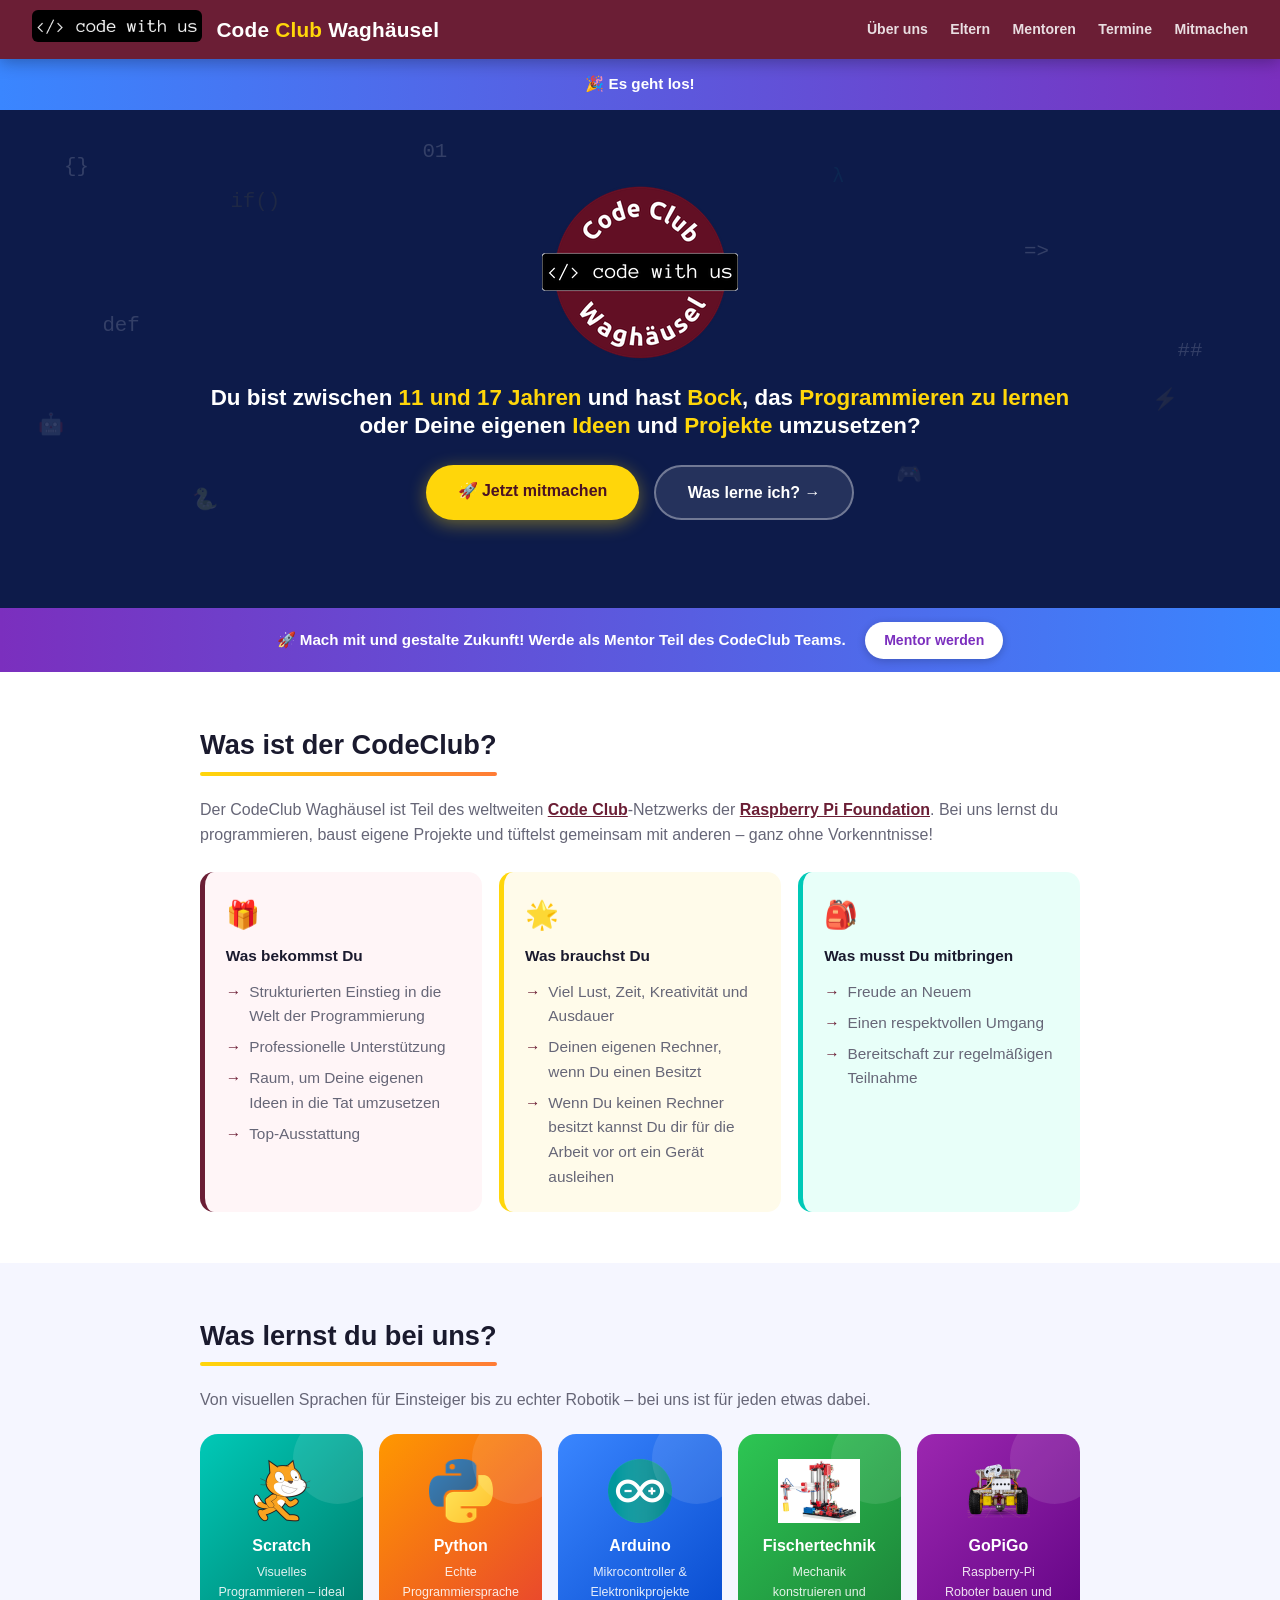
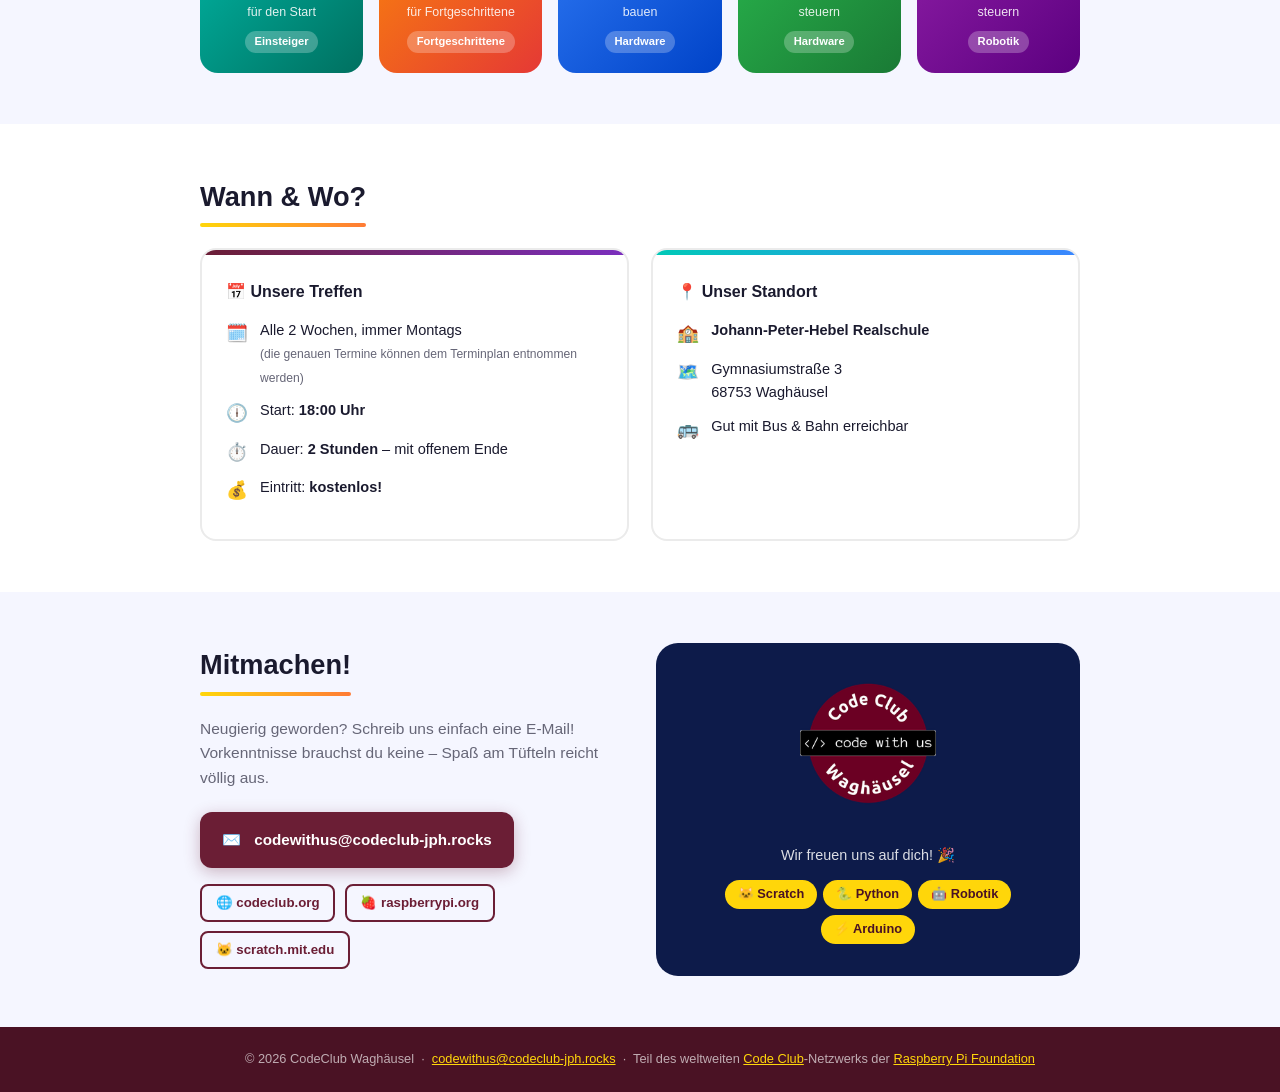
==== commit 8ffd84bb: "Unterseite für Mentoren hinzugefügt" ====
--- a/index.html
+++ b/index.html
@@ -14,13 +14,15 @@
   <!-- NAV -->
   <nav>
     <div class="nav-l">
-      <img src="images/codewithus.webp" alt="Code Club Waghäusel Logo" class="nav-logo">
+      <a href="index.html">
+        <img src="images/codewithus.webp" alt="Code Club Waghäusel Logo" class="nav-logo">
+      </a>
       <span class="nav-title">Code <em>Club</em> Waghäusel</span>
     </div>
     <div class="nav-links">
       <a href="#ueber">Über uns</a>
       <a href="#eltern">Eltern</a>
-      <a href="#mentoren">Mentoren</a>
+      <a href="mentoren.html">Mentoren</a>
       <a href="medien/Code_Club_Ferienkalender.pdf">Termine</a>
       <a href="mailto:codewithus@codeclub-jph.rocks">Mitmachen</a>
     </div>
@@ -106,7 +108,7 @@
   </section>
 
   <!-- TOPICS -->
-  <section class="sec topics" id="themen">
+  <section class="sec topics" id="topics">
     <div class="sec-in">
       <h2 class="stitle">Was lernst du bei uns?</h2>
       <p class="t-sub">Von visuellen Sprachen für Einsteiger bis zu echter Robotik – bei uns ist für jeden etwas dabei.
--- a/style.css
+++ b/style.css
@@ -96,6 +96,15 @@
         text-align: center;
     }
 
+    .hero-small {
+        background: #0d1b4a;
+        padding: 0.5rem 0rem 0.5rem;
+        position: relative;
+        overflow: hidden;
+        text-align: center;
+    }
+
+
     .floats {
         position: absolute;
         inset: 0;
@@ -215,7 +224,6 @@
         font-weight: 700;
         color: white;
         line-height: 1.25;
-        /*margin-bottom: 2rem;*/
         margin-top: 6px;
     }
 
@@ -224,14 +232,6 @@
         background: none;
     }
 
-    /*    .hero p {
-        font-size: 1.1rem;
-        color: rgba(255, 255, 255, .82);
-        margin-bottom: 2rem;
-        max-width: 540px;
-        margin-inline: auto;
-    }
-*/
     .hero-btns {
         display: flex;
         gap: .9rem;
@@ -385,7 +385,7 @@
     .about-lead {
         color: var(--muted);
         margin-bottom: 1.5rem;
-        max-width: 620px;
+        max-width: 880px;
     }
 
     .about-lead a {
@@ -395,7 +395,8 @@
 
     .a-grid {
         display: grid;
-        grid-template-columns: 1fr 1fr 1fr;
+        /*grid-template-columns: 1fr 1fr 1fr;*/
+        grid-template-columns: repeat(auto-fit, minmax(200px, 1fr));
         gap: 1.1rem;
     }
 
@@ -675,6 +676,10 @@
         background: var(--bg);
     }
 
+    .contact2 {
+        background: white;
+    }
+
     .c-grid {
         display: grid;
         grid-template-columns: 1fr 1fr;
@@ -856,4 +861,26 @@
         font-weight: 900;
         color: var(--yellow);
         margin-bottom: .8rem;
+    }
+
+    /*PAGE TITLE*/
+    .page-title {
+        background: #0d1b4a;
+        padding: 1rem 2rem 1rem;
+        /*        position: relative;
+        overflow: hidden;*/
+        display: flex;
+        text-align: left;
+        align-items: center;
+        gap: .9rem;
+    }
+
+    /*MENTOREN*/
+    .mentoren {
+        background: white;
+    }
+
+    /*ONBOARDING*/
+    .onboarding {
+        background: var(--bg);
     }
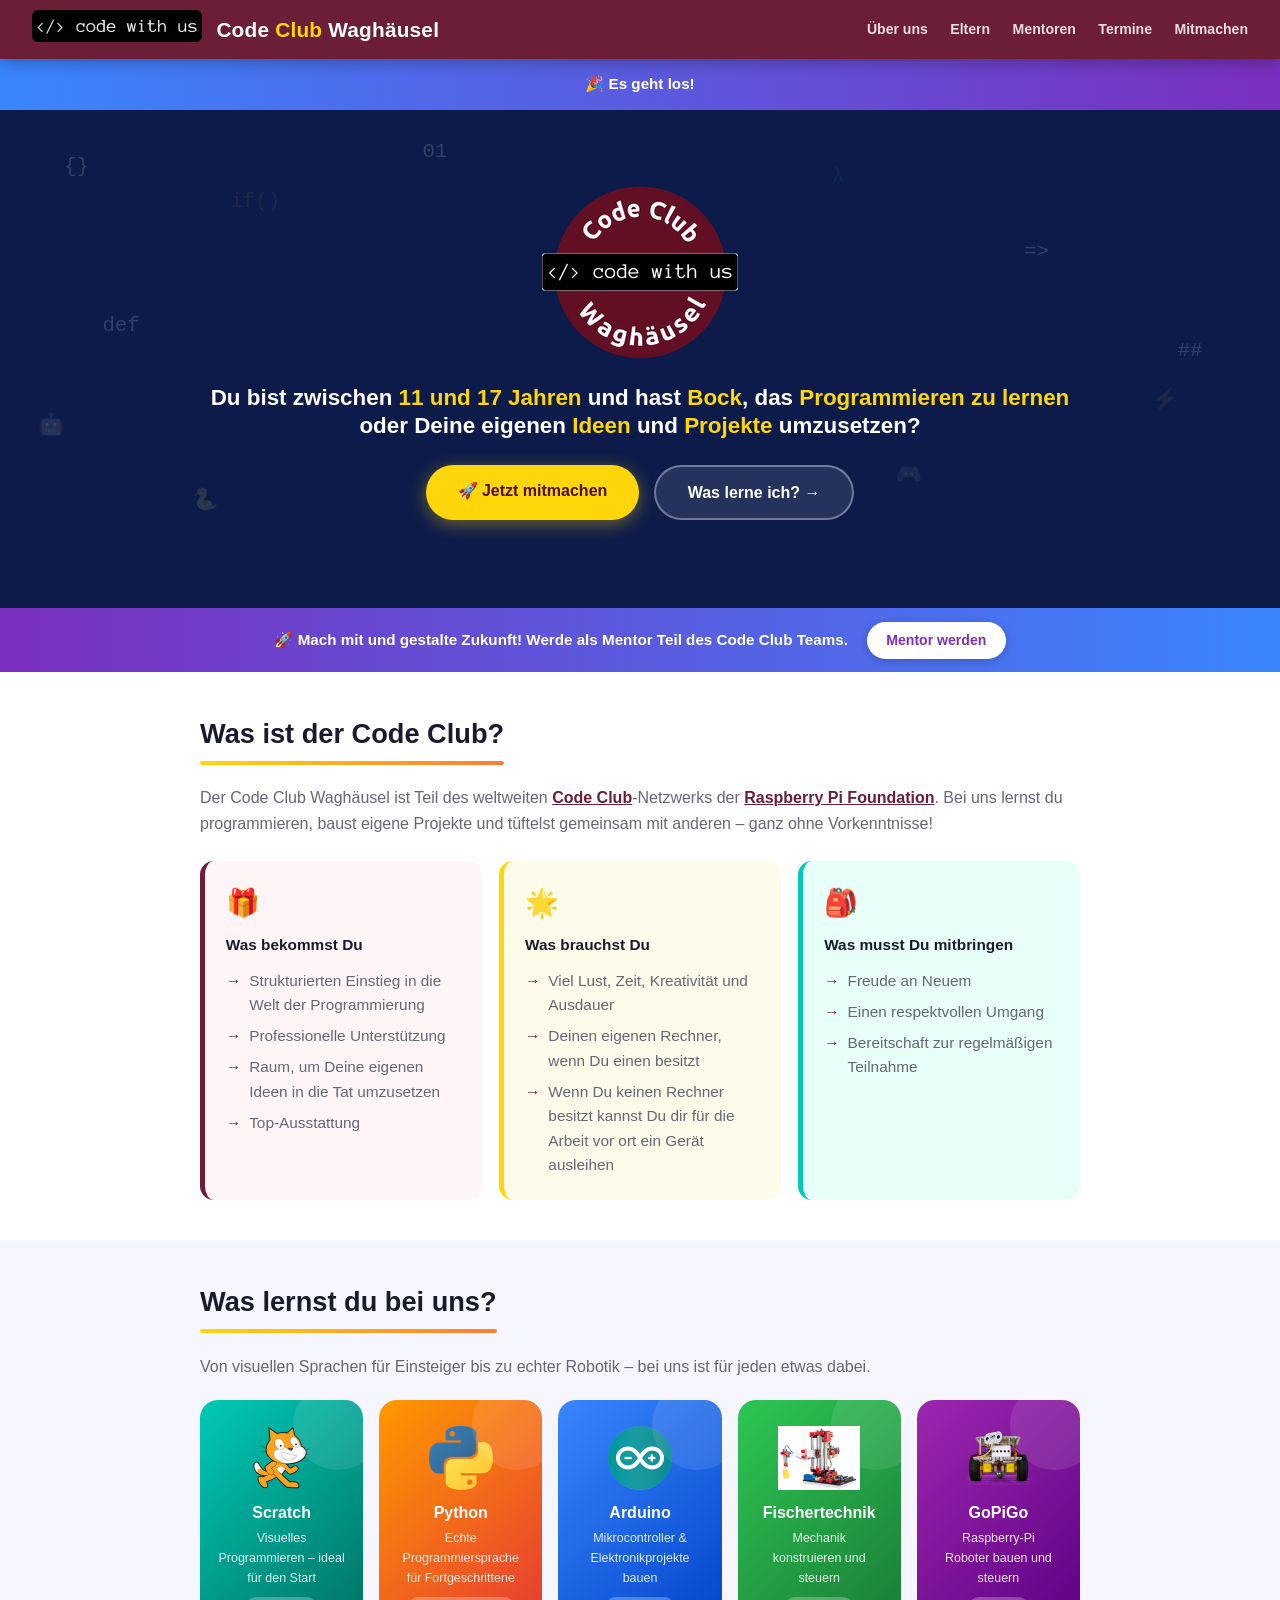
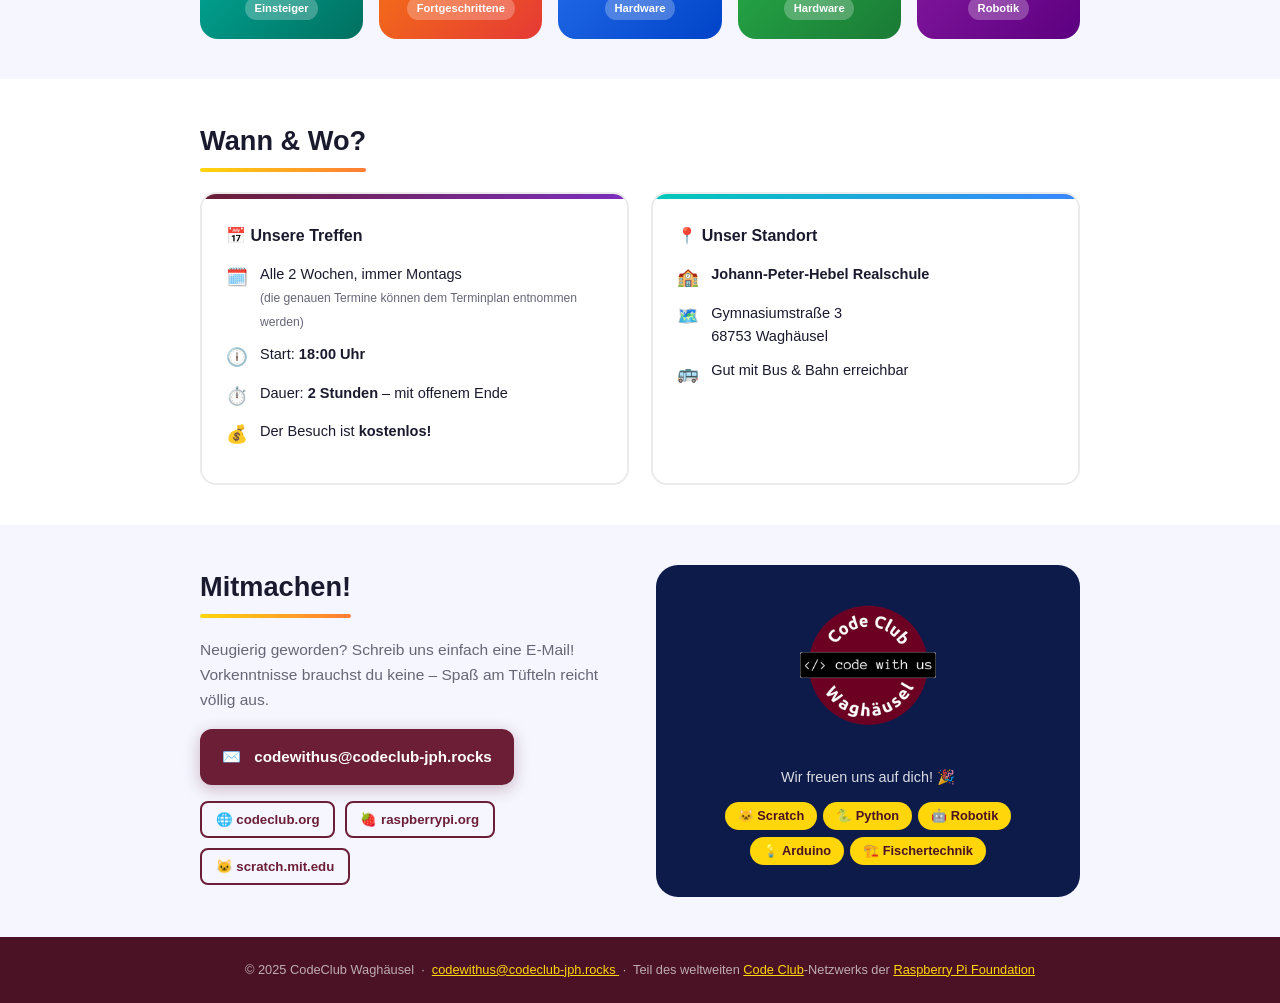
==== commit 6648c5be: "Update mit viel neuem Content und kleineren Verbesserungen" ====
--- a/index.html
+++ b/index.html
@@ -1,219 +1,210 @@
-<!DOCTYPE html>
+<!doctype html>
 <html lang="de">
-
-<head>
-  <meta charset="UTF-8">
-  <meta name="viewport" content="width=device-width, initial-scale=1.0">
-  <title>CodeClub Waghaeusel – code with us!</title>
-  <link rel="stylesheet" href="style.css">
-</head>
-<script src="scripts/countdown.js"></script>
-
-<body>
-
-  <!-- NAV -->
-  <nav>
-    <div class="nav-l">
-      <a href="index.html">
-        <img src="images/codewithus.webp" alt="Code Club Waghäusel Logo" class="nav-logo">
-      </a>
-      <span class="nav-title">Code <em>Club</em> Waghäusel</span>
-    </div>
-    <div class="nav-links">
-      <a href="#ueber">Über uns</a>
-      <a href="#eltern">Eltern</a>
-      <a href="mentoren.html">Mentoren</a>
-      <a href="medien/Code_Club_Ferienkalender.pdf">Termine</a>
-      <a href="mailto:codewithus@codeclub-jph.rocks">Mitmachen</a>
-    </div>
-  </nav>
-
-  <!-- COUNTDOWN -->
-  <div class="countdown-banner">
-    <span>🗓️ Der Code Club Waghäusel befindet sich aktuell im Aufbau und startet in:</span>
-    <div class="countdown-timer">
-      <div class="countdown-unit"><span id="cd-days">--</span><small>Tage</small></div>
-      <div class="countdown-sep">:</div>
-      <div class="countdown-unit"><span id="cd-hours">--</span><small>Std</small></div>
-      <div class="countdown-sep">:</div>
-      <div class="countdown-unit"><span id="cd-mins">--</span><small>Min</small></div>
-    </div>
-  </div>
-
-  <!-- HERO -->
-  <div class="hero">
-    <div class="floats" aria-hidden="true">
-      <span class="f">{}</span><span class="f">if()</span><span class="f">01</span><span class="f">&lt;/&gt;</span>
-      <span class="f">λ</span><span class="f">=&gt;</span><span class="f">🤖</span><span class="f">⚡</span>
-      <span class="f">🐍</span><span class="f">🎮</span><span class="f">def</span><span class="f">##</span>
-    </div>
-    <div class="hero-inner">
-      <img src="images/Logo_196x196.webp" alt="Code Club Waghäusel Logo" class="hero-logo" style="object-fit:contain;">
-
-      <h1>Du bist zwischen <mark>11 und 17 Jahren</mark> und hast <mark>Bock</mark>, das <mark>Programmieren zu
-          lernen</mark> oder Deine eigenen <mark>Ideen</mark> und <mark>Projekte</mark> umzusetzen?</h1>
-      <div class="hero-btns">
-        <a href="#mitmachen" class="btn-y">🚀 Jetzt mitmachen</a>
-        <a href="#themen" class="btn-ghost">Was lerne ich? →</a>
-      </div>
-    </div>
-  </div>
-
-  <!-- MENTOR BANNER -->
-  <div class="mentor-banner">
-    <span>🚀 Mach mit und gestalte Zukunft! Werde als Mentor Teil des CodeClub Teams.</span>
-    <a href="mailto:werde-mentor@codeclub-jph.rocks" class="mentor-btn">Mentor werden</a>
-  </div>
-
-  <!-- ABOUT -->
-  <section class="sec about" id="ueber">
-    <div class="sec-in">
-      <h2 class="stitle">Was ist der CodeClub?</h2>
-      <p class="about-lead">
-        Der CodeClub Waghäusel ist Teil des weltweiten <a href="https://codeclub.org" target="_blank">Code
-          Club</a>-Netzwerks der <a href="https://www.raspberrypi.org" target="_blank">Raspberry Pi Foundation</a>. Bei
-        uns lernst du programmieren, baust eigene Projekte und tüftelst gemeinsam mit anderen – ganz ohne Vorkenntnisse!
-      </p>
-      <div class="a-grid">
-        <div class="a-card">
-          <div class="a-icon">🎁</div>
-          <h3>Was bekommst Du</h3>
-          <ul>
-            <li>Strukturierten Einstieg in die Welt der Programmierung</li>
-            <li>Professionelle Unterstützung</li>
-            <li>Raum, um Deine eigenen Ideen in die Tat umzusetzen</li>
-            <li>Top-Ausstattung</li>
-          </ul>
+    <head>
+        <meta charset="UTF-8" />
+        <meta name="viewport" content="width=device-width, initial-scale=1.0" />
+        <title>Code Club Waghaeusel – code with us!</title>
+        <link rel="stylesheet" href="style.css" />
+    </head>
+    <script src="scripts/countdown.js"></script>
+    <script src="scripts/components.js"></script>
+
+    <body>
+        <!-- NAV -->
+        <site-nav></site-nav>
+
+        <!-- COUNTDOWN -->
+        <div class="countdown-banner">
+            <span>🗓️ Der Code Club Waghäusel befindet sich aktuell im Aufbau und startet in:</span>
+            <div class="countdown-timer">
+                <div class="countdown-unit"><span id="cd-days">--</span><small>Tage</small></div>
+                <div class="countdown-sep">:</div>
+                <div class="countdown-unit"><span id="cd-hours">--</span><small>Std</small></div>
+                <div class="countdown-sep">:</div>
+                <div class="countdown-unit"><span id="cd-mins">--</span><small>Min</small></div>
+            </div>
         </div>
-        <div class="a-card">
-          <div class="a-icon">🌟</div>
-          <h3>Was brauchst Du</h3>
-          <ul>
-            <li>Viel Lust, Zeit, Kreativität und Ausdauer</li>
-            <li>Deinen eigenen Rechner, wenn Du einen Besitzt</li>
-            <li>Wenn Du keinen Rechner besitzt kannst Du dir für die Arbeit vor ort ein Gerät ausleihen</li>
-          </ul>
+
+        <!-- HERO -->
+        <div class="hero">
+            <div class="floats" aria-hidden="true">
+                <span class="f">{}</span><span class="f">if()</span><span class="f">01</span
+                ><span class="f">&lt;/&gt;</span> <span class="f">λ</span><span class="f">=&gt;</span
+                ><span class="f">🤖</span><span class="f">⚡</span> <span class="f">🐍</span><span class="f">🎮</span
+                ><span class="f">def</span><span class="f">##</span>
+            </div>
+            <div class="hero-inner">
+                <img
+                    src="images/Logo_196x196.webp"
+                    alt="Code Club Waghäusel Logo"
+                    class="hero-logo"
+                    style="object-fit: contain"
+                />
+
+                <h1>
+                    Du bist zwischen <mark>11 und 17 Jahren</mark> und hast <mark>Bock</mark>, das
+                    <mark>Programmieren zu lernen</mark> oder Deine eigenen <mark>Ideen</mark> und
+                    <mark>Projekte</mark> umzusetzen?
+                </h1>
+                <div class="hero-btns">
+                    <a href="#mitmachen" class="btn-y">🚀 Jetzt mitmachen</a>
+                    <a href="#themen" class="btn-ghost">Was lerne ich? →</a>
+                </div>
+            </div>
         </div>
-        <div class="a-card">
-          <div class="a-icon">🎒</div>
-          <h3>Was musst Du mitbringen</h3>
-          <ul>
-            <li>Freude an Neuem</li>
-            <li>Einen respektvollen Umgang</li>
-            <li>Bereitschaft zur regelmäßigen Teilnahme</li>
-          </ul>
+
+        <!-- MENTOR BANNER -->
+        <div class="mentor-banner">
+            <span>🚀 Mach mit und gestalte Zukunft! Werde als Mentor Teil des Code Club Teams.</span>
+            <a
+                class="mentor-btn"
+                href="mailto:werde-mentor@codeclub-jph.rocks?subject=Ich%20m%C3%B6chte%20gerne%20Mentor%20im%20Code%20Club%20Wagh%C3%A4usel%20werden&body=Hallo%2C%0A%0Aes%20freut%20uns%2C%20dass%20Du%20Interesse%20hast%2C%20Mentor%20im%20Code%20Club%20Wagh%C3%A4usel%20zu%20werden.%20Bitte%20schreibe%20uns%20einfach%20Deine%20Kontaktdaten%2C%20wir%20werden%20uns%20bei%20Dir%20melden%20um%20einen%20Termin%20f%C3%BCr%20ein%20Kennenlernen%20zu%20vereinbaren.%0A%0AWenn%20Du%20dir%20bereits%20sicher%20bist%20kannst%20Du%20das%20Anmeldeformular%20f%C3%BCr%20Mentoren%20hier%20herunterladen%3A%20https%3A%2F%2Fcodeclub-jph.rocks%2Fmedien%2Fcodeclub_mentorenformular.pdf%20und%20uns%20ausgef%C3%BCllt%20zukommen%20lassen.%0A%0AHerzliche%20Gr%C3%BC%C3%9Fe%0Adas%20Code%20Club%20Team"
+                >Mentor werden</a
+            >
         </div>
-      </div>
-    </div>
-  </section>
-
-  <!-- TOPICS -->
-  <section class="sec topics" id="topics">
-    <div class="sec-in">
-      <h2 class="stitle">Was lernst du bei uns?</h2>
-      <p class="t-sub">Von visuellen Sprachen für Einsteiger bis zu echter Robotik – bei uns ist für jeden etwas dabei.
-      </p>
-      <div class="t-grid">
-        <div class="t-card tc1">
-          <img src="images/scratch-logo.png" alt="Scratch" class="t-icon">
-          <h3>Scratch</h3>
-          <p>Visuelles Programmieren – ideal für den Start</p>
-          <span class="t-badge">Einsteiger</span>
-        </div>
-        <div class="t-card tc2">
-          <img src="images/python-logo.png" alt="Python" class="t-icon">
-          <h3>Python</h3>
-          <p>Echte Programmiersprache für Fortgeschrittene</p>
-          <span class="t-badge">Fortgeschrittene</span>
-        </div>
-        <div class="t-card tc3">
-          <img src="images/arduino-logo.png" alt="Arduino" class="t-icon">
-          <h3>Arduino</h3>
-          <p>Mikrocontroller &amp; Elektronikprojekte bauen</p>
-          <span class="t-badge">Hardware</span>
-        </div>
-        <div class="t-card tc4">
-          <img src="images/fischertechnik-sauggreifer.jpg" alt="Fischertechnik" class="t-icon">
-          <h3>Fischertechnik</h3>
-          <p>Mechanik <br> konstruieren und steuern</p>
-          <span class="t-badge">Hardware</span>
-        </div>
-        <div class="t-card tc5">
-          <img src="images/GoPiGo.png" alt="GoPiGo" class="t-icon">
-          <h3>GoPiGo</h3>
-          <p>Raspberry-Pi <br>Roboter bauen und steuern</p>
-          <span class="t-badge">Robotik</span>
-        </div>
-      </div>
-    </div>
-  </section>
-
-  <!-- WHEN & WHERE -->
-  <section class="sec when" id="termin">
-    <div class="sec-in">
-      <h2 class="stitle">Wann &amp; Wo?</h2>
-      <div class="w-grid">
-        <div class="w-card">
-          <h3>📅 Unsere Treffen</h3>
-          <div class="w-row"><span class="wi">🗓️</span><span>Alle 2 Wochen, immer Montags<br><small
-                style="color:var(--muted)">(die genauen Termine können dem Terminplan entnommen werden)</small></span>
-          </div>
-          <div class="w-row"><span class="wi">🕕</span><span>Start: <strong>18:00 Uhr</strong></span></div>
-          <div class="w-row"><span class="wi">⏱️</span><span>Dauer: <strong>2 Stunden</strong> – mit offenem Ende</span>
-          </div>
-          <div class="w-row"><span class="wi">💰</span><span>Eintritt: <strong>kostenlos!</strong></span></div>
-        </div>
-        <div class="w-card">
-          <h3>📍 Unser Standort</h3>
-          <div class="w-row"><span class="wi">🏫</span><span><strong>Johann-Peter-Hebel Realschule</strong></span></div>
-          <div class="w-row"><span class="wi">🗺️</span><span>Gymnasiumstraße 3<br>68753 Waghäusel</span></div>
-          <div class="w-row"><span class="wi">🚌</span><span>Gut mit Bus &amp; Bahn erreichbar</span></div>
-        </div>
-      </div>
-
-    </div>
-  </section>
-
-  <!-- CONTACT -->
-  <section class="sec contact" id="mitmachen">
-    <div class="sec-in">
-      <div class="c-grid">
-        <div>
-          <h2 class="stitle">Mitmachen!</h2>
-          <p class="c-lead">Neugierig geworden? Schreib uns einfach eine E-Mail! Vorkenntnisse brauchst du keine – Spaß
-            am Tüfteln reicht völlig aus.</p>
-          <a class="email-btn" href="mailto:codewithus@codeclub-jph.rocks">
-            <span>✉️</span><span>codewithus@codeclub-jph.rocks</span>
-          </a>
-          <div class="xlinks">
-            <a class="xl" href="https://codeclub.org" target="_blank">🌐 codeclub.org</a>
-            <a class="xl" href="https://www.raspberrypi.org" target="_blank">🍓 raspberrypi.org</a>
-            <a class="xl" href="https://scratch.mit.edu" target="_blank">🐱 scratch.mit.edu</a>
-          </div>
-        </div>
-        <div class="c-visual">
-          <img src="images/logo_196x196.png" alt="CodeClub Waghäusel Logo" class="c-logo" style="object-fit:contain;">
-          <p>Wir freuen uns auf dich! 🎉</p>
-          <div class="cv-tags">
-            <span class="cv-tag yt">🐱 Scratch</span>
-            <span class="cv-tag yt">🐍 Python</span>
-            <span class="cv-tag yt">🤖 Robotik</span>
-            <span class="cv-tag yt">⚡ Arduino</span>
-          </div>
-        </div>
-      </div>
-    </div>
-  </section>
-
-  <!-- FOOTER -->
-  <footer>
-    <p>© 2026 CodeClub Waghäusel &nbsp;·&nbsp;
-      <a href="mailto:codewithus@codeclub-jph.rocks">codewithus@codeclub-jph.rocks</a> &nbsp;·&nbsp;
-      Teil des weltweiten <a href="https://codeclub.org" target="_blank">Code Club</a>-Netzwerks der
-      <a href="https://www.raspberrypi.org" target="_blank">Raspberry Pi Foundation</a>
-    </p>
-  </footer>
-
-</body>
-
-</html>+
+        <!-- ABOUT -->
+        <section class="sec bg_white" id="ueber">
+            <div class="sec-in">
+                <h2 class="stitle">Was ist der Code Club?</h2>
+                <p class="about-lead">
+                    Der Code Club Waghäusel ist Teil des weltweiten
+                    <a href="https://codeclub.org" target="_blank">Code Club</a>-Netzwerks der
+                    <a href="https://www.raspberrypi.org" target="_blank">Raspberry Pi Foundation</a>. Bei uns lernst du
+                    programmieren, baust eigene Projekte und tüftelst gemeinsam mit anderen – ganz ohne Vorkenntnisse!
+                </p>
+                <div class="a-grid">
+                    <div class="a-card">
+                        <div class="a-icon">🎁</div>
+                        <h3>Was bekommst Du</h3>
+                        <ul>
+                            <li>Strukturierten Einstieg in die Welt der Programmierung</li>
+                            <li>Professionelle Unterstützung</li>
+                            <li>Raum, um Deine eigenen Ideen in die Tat umzusetzen</li>
+                            <li>Top-Ausstattung</li>
+                        </ul>
+                    </div>
+                    <div class="a-card">
+                        <div class="a-icon">🌟</div>
+                        <h3>Was brauchst Du</h3>
+                        <ul>
+                            <li>Viel Lust, Zeit, Kreativität und Ausdauer</li>
+                            <li>Deinen eigenen Rechner, wenn Du einen besitzt</li>
+                            <li>
+                                Wenn Du keinen Rechner besitzt kannst Du dir für die Arbeit vor ort ein Gerät ausleihen
+                            </li>
+                        </ul>
+                    </div>
+                    <div class="a-card">
+                        <div class="a-icon">🎒</div>
+                        <h3>Was musst Du mitbringen</h3>
+                        <ul>
+                            <li>Freude an Neuem</li>
+                            <li>Einen respektvollen Umgang</li>
+                            <li>Bereitschaft zur regelmäßigen Teilnahme</li>
+                        </ul>
+                    </div>
+                </div>
+            </div>
+        </section>
+
+        <!-- TOPICS -->
+        <section class="sec bg_light_grey" id="themen">
+            <div class="sec-in">
+                <h2 class="stitle">Was lernst du bei uns?</h2>
+                <p class="t-sub">
+                    Von visuellen Sprachen für Einsteiger bis zu echter Robotik – bei uns ist für jeden etwas dabei.
+                </p>
+                <div class="t-grid">
+                    <div class="t-card tc1">
+                        <img src="images/scratch-logo.png" alt="Scratch" class="t-icon" />
+                        <h3>Scratch</h3>
+                        <p>Visuelles Programmieren – ideal für den Start</p>
+                        <span class="t-badge">Einsteiger</span>
+                    </div>
+                    <div class="t-card tc2">
+                        <img src="images/python-logo.png" alt="Python" class="t-icon" />
+                        <h3>Python</h3>
+                        <p>Echte Programmiersprache für Fortgeschrittene</p>
+                        <span class="t-badge">Fortgeschrittene</span>
+                    </div>
+                    <div class="t-card tc3">
+                        <img src="images/arduino-logo.png" alt="Arduino" class="t-icon" />
+                        <h3>Arduino</h3>
+                        <p>Mikrocontroller &amp; Elektronikprojekte bauen</p>
+                        <span class="t-badge">Hardware</span>
+                    </div>
+                    <div class="t-card tc4">
+                        <img src="images/fischertechnik-sauggreifer.jpg" alt="Fischertechnik" class="t-icon" />
+                        <h3>Fischertechnik</h3>
+                        <p>
+                            Mechanik <br />
+                            konstruieren und steuern
+                        </p>
+                        <span class="t-badge">Hardware</span>
+                    </div>
+                    <div class="t-card tc5">
+                        <img src="images/GoPiGo.png" alt="GoPiGo" class="t-icon" />
+                        <h3>GoPiGo</h3>
+                        <p>Raspberry-Pi <br />Roboter bauen und steuern</p>
+                        <span class="t-badge">Robotik</span>
+                    </div>
+                </div>
+            </div>
+        </section>
+
+        <!-- WHEN & WHERE -->
+        <section class="sec bg_white" id="termin">
+            <div class="sec-in">
+                <h2 class="stitle">Wann &amp; Wo?</h2>
+                <div class="w-grid">
+                    <div class="w-card">
+                        <h3>📅 Unsere Treffen</h3>
+                        <div class="w-row">
+                            <span class="wi">🗓️</span
+                            ><span
+                                >Alle 2 Wochen, immer Montags<br /><small style="color: var(--muted)"
+                                    >(die genauen Termine können dem Terminplan entnommen werden)</small
+                                ></span
+                            >
+                        </div>
+                        <div class="w-row">
+                            <span class="wi">🕕</span><span>Start: <strong>18:00 Uhr</strong></span>
+                        </div>
+                        <div class="w-row">
+                            <span class="wi">⏱️</span><span>Dauer: <strong>2 Stunden</strong> – mit offenem Ende</span>
+                        </div>
+                        <div class="w-row">
+                            <span class="wi">💰</span><span>Der Besuch ist <strong>kostenlos!</strong></span>
+                        </div>
+                    </div>
+                    <div class="w-card">
+                        <h3>📍 Unser Standort</h3>
+                        <div class="w-row">
+                            <span class="wi">🏫</span><span><strong>Johann-Peter-Hebel Realschule</strong></span>
+                        </div>
+                        <div class="w-row">
+                            <span class="wi">🗺️</span><span>Gymnasiumstraße 3<br />68753 Waghäusel</span>
+                        </div>
+                        <div class="w-row">
+                            <span class="wi">🚌</span><span>Gut mit Bus &amp; Bahn erreichbar</span>
+                        </div>
+                    </div>
+                </div>
+            </div>
+        </section>
+
+        <!-- CONTACT -->
+        <section class="sec bg_light_grey" id="mitmachen">
+            <div class="sec-in">
+                <div class="c-grid">
+                    <contact-element></contact-element>
+                    <happy-element></happy-element>
+                </div>
+            </div>
+        </section>
+
+        <!-- FOOTER -->
+        <site-footer></site-footer>
+    </body>
+</html>
--- a/style.css
+++ b/style.css
@@ -273,17 +273,6 @@
         background: rgba(255, 255, 255, .2);
     }
 
-    /* ── WAVE ── */
-    .wave {
-        line-height: 0;
-        margin-top: -1px;
-    }
-
-    .wave svg {
-        display: block;
-        width: 100%;
-    }
-
     /* ── STATS ── */
     .stats {
         background: white;
@@ -317,13 +306,20 @@
 
     /* ── SECTIONS ── */
     .sec {
-        padding: 3.2rem 2rem;
+        padding: 2.5rem 2rem;
     }
 
     .sec-in {
         max-width: 880px;
         margin: 0 auto;
     }
+
+    .sec-in p mark {
+        color: var(--maroon);
+        background: none;
+        font-weight: 600;
+    }
+
 
     h2.stitle {
         font-size: 1.7rem;
@@ -341,6 +337,24 @@
         margin-top: 5px;
         background: linear-gradient(90deg, var(--yellow), var(--orange));
     }
+
+    h3.stitle {
+        font-size: 1.2rem;
+        font-weight: 600;
+        display: inline-block;
+        margin-bottom: 1.1rem;
+        position: relative;
+    }
+
+    h3.stitle::after {
+        content: '';
+        display: block;
+        height: 2px;
+        border-radius: 1px;
+        margin-top: 1px;
+        background: linear-gradient(90deg, var(--yellow), var(--orange));
+    }
+
 
     /* ── MENTOR BANNER ── */
     .mentor-banner {
@@ -378,10 +392,6 @@
     }
 
     /* ── ABOUT ── */
-    .about {
-        background: white;
-    }
-
     .about-lead {
         color: var(--muted);
         margin-bottom: 1.5rem;
@@ -454,10 +464,6 @@
     }
 
     /* ── TOPICS ── */
-    .topics {
-        background: var(--bg);
-    }
-
     .t-sub {
         color: var(--muted);
         margin-bottom: 1.3rem;
@@ -616,11 +622,6 @@
         margin-top: .15rem;
     }
 
-
-    .when {
-        background: white;
-    }
-
     .w-grid {
         display: grid;
         grid-template-columns: 1fr 1fr;
@@ -672,14 +673,6 @@
     }
 
     /* ── CONTACT ── */
-    .contact {
-        background: var(--bg);
-    }
-
-    .contact2 {
-        background: white;
-    }
-
     .c-grid {
         display: grid;
         grid-template-columns: 1fr 1fr;
@@ -689,7 +682,7 @@
 
     .c-lead {
         color: var(--muted);
-        margin-bottom: 1.3rem;
+        margin-bottom: 1rem;
         font-size: .97rem;
     }
 
@@ -867,20 +860,17 @@
     .page-title {
         background: #0d1b4a;
         padding: 1rem 2rem 1rem;
-        /*        position: relative;
-        overflow: hidden;*/
         display: flex;
         text-align: left;
         align-items: center;
         gap: .9rem;
     }
 
-    /*MENTOREN*/
-    .mentoren {
+    /*TEXT  BACKGROUND*/
+    .bg_white {
         background: white;
     }
 
-    /*ONBOARDING*/
-    .onboarding {
+    .bg_light_grey {
         background: var(--bg);
     }
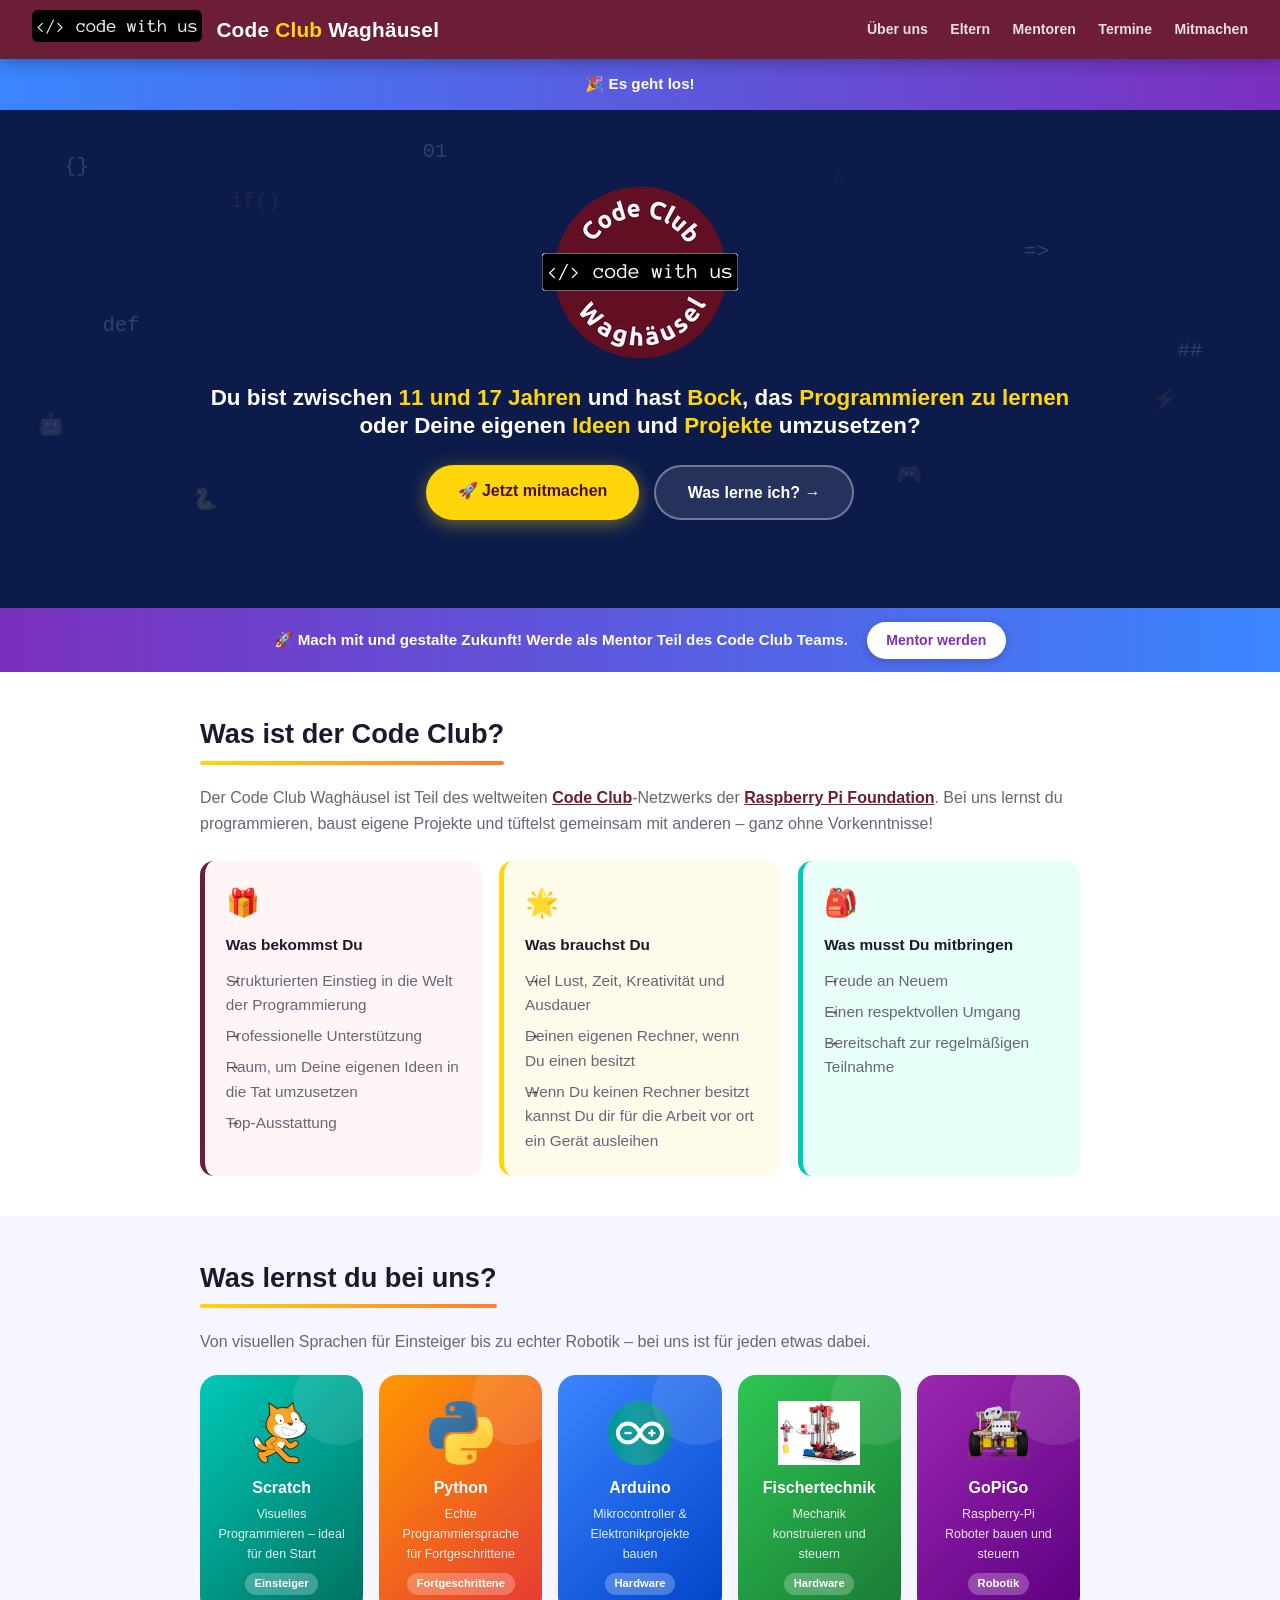
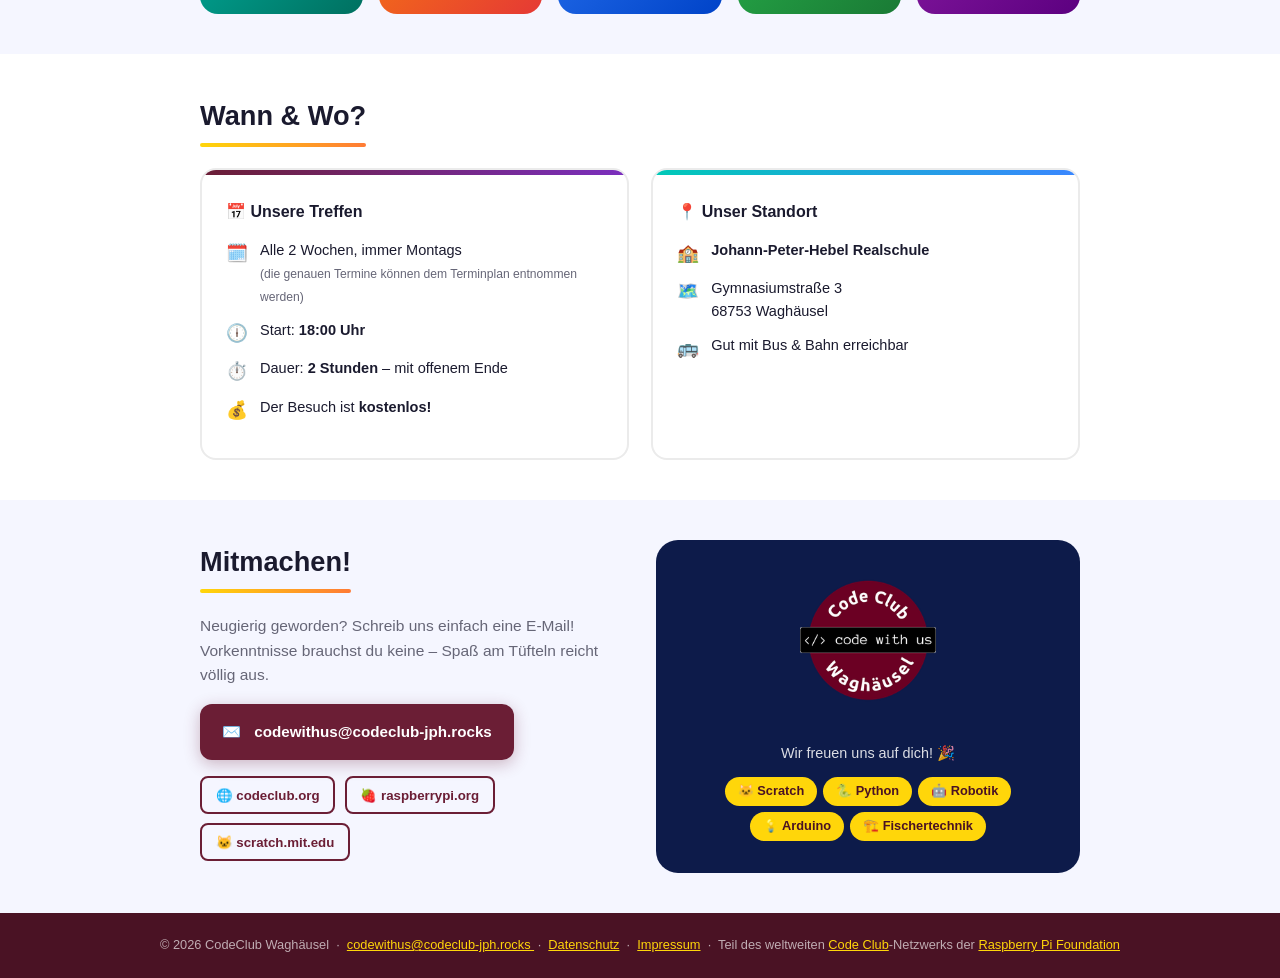
==== commit 87895b66: "Datenschutzerklärung / Impressum /Korrektur CSS Style" ====
--- a/index.html
+++ b/index.html
@@ -67,7 +67,7 @@
         <section class="sec bg_white" id="ueber">
             <div class="sec-in">
                 <h2 class="stitle">Was ist der Code Club?</h2>
-                <p class="about-lead">
+                <p class="default-paragraph">
                     Der Code Club Waghäusel ist Teil des weltweiten
                     <a href="https://codeclub.org" target="_blank">Code Club</a>-Netzwerks der
                     <a href="https://www.raspberrypi.org" target="_blank">Raspberry Pi Foundation</a>. Bei uns lernst du
--- a/style.css
+++ b/style.css
@@ -391,14 +391,14 @@
         text-decoration: none;
     }
 
-    /* ── ABOUT ── */
-    .about-lead {
+    /* ── TEXT ── */
+    .default-paragraph {
         color: var(--muted);
         margin-bottom: 1.5rem;
         max-width: 880px;
     }
 
-    .about-lead a {
+    .default-paragraph a {
         color: var(--maroon);
         font-weight: 700;
     }
@@ -873,4 +873,23 @@
 
     .bg_light_grey {
         background: var(--bg);
-    }+    }
+
+    /*LISTS*/
+ul {
+    list-style: none;
+    padding-left: 0;
+}
+
+ul li {
+    color: var(--muted);
+    padding: 0.3rem 0 0.3rem 1.2rem;
+    position: relative;
+}
+
+ul li::before {
+    content: "-";
+    position: absolute;
+    left: 0;
+    color: #0077cc;
+}
